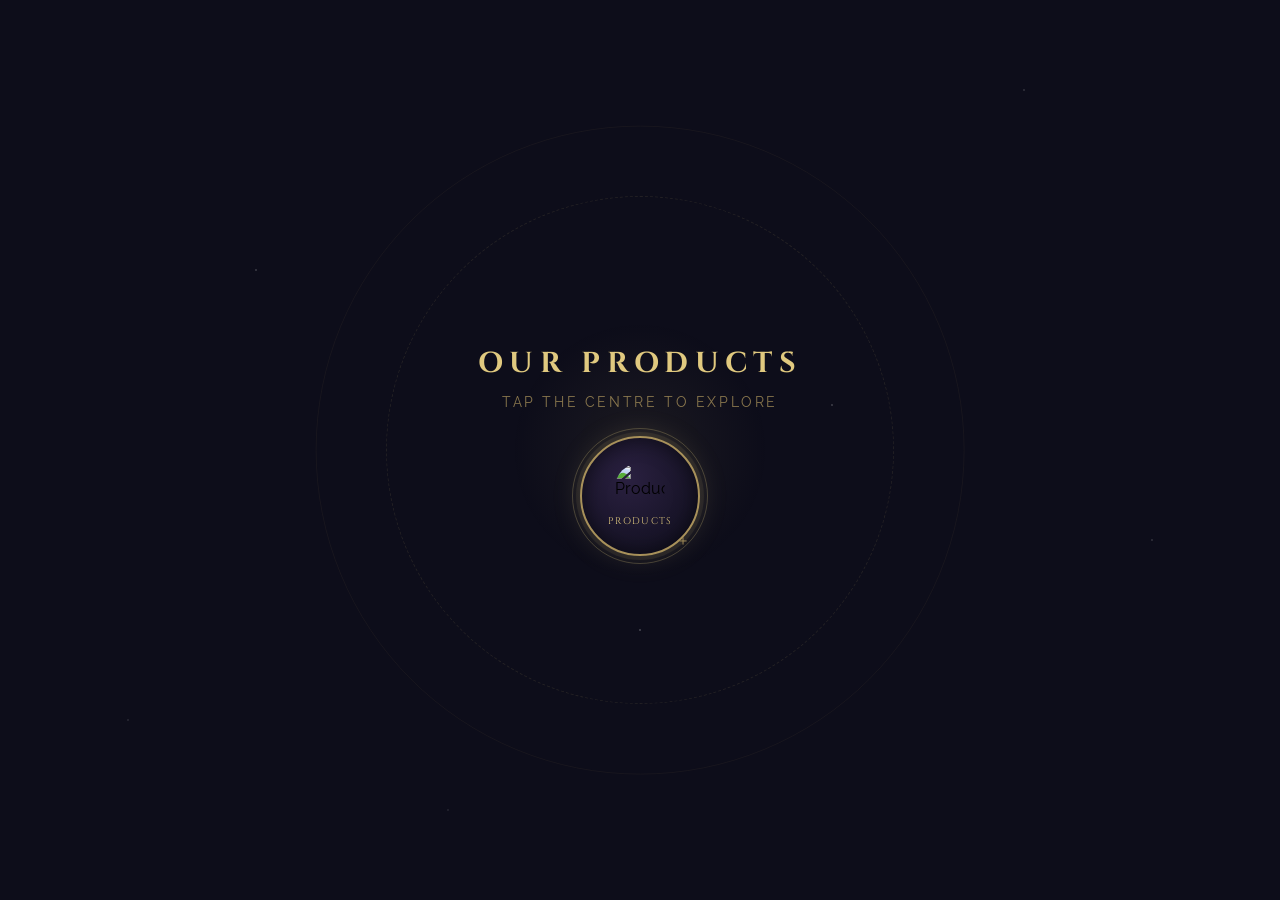
==== index.html @ 939bfac3 "Add files via upload" ====
<!DOCTYPE html>
<html lang="en">
<head>
  <meta charset="UTF-8" />
  <meta name="viewport" content="width=device-width, initial-scale=1.0" />
  <title>Radial Menu</title>
  <link rel="preconnect" href="https://fonts.googleapis.com" />
  <link href="https://fonts.googleapis.com/css2?family=Cinzel:wght@400;600&family=Raleway:wght@300;400;500&display=swap" rel="stylesheet" />
  <link rel="stylesheet" href="style.css" />
</head>
<body>

  <div class="scene">
    <h1 class="site-title">Our Products</h1>
    <p class="site-subtitle">Tap the centre to explore</p>

    <div class="radial-menu" id="radialMenu" aria-label="Product navigation">

      <!-- ── Central trigger ── -->
      <button class="menu-center" id="menuToggle" aria-expanded="false" aria-controls="menuItems" title="Open product menu">
        <span class="center-ring"></span>
        <img class="center-img" src="https://placehold.co/80x80/1a1a2e/e0c97f?text=🛍" alt="Products" />
        <span class="center-label">Products</span>
        <span class="center-icon" aria-hidden="true">＋</span>
      </button>

      <!-- ── 8 radial items ── -->
      <ul class="menu-items" id="menuItems" role="menu">

        <li class="menu-item" data-index="0" role="none">
          <button class="item-btn" role="menuitem" style="--i:0">
            <img src="https://placehold.co/56x56/1a1a2e/e0c97f?text=1" alt="Category 1" />
            <span class="item-label">Category 1</span>
          </button>
        </li>

        <li class="menu-item" data-index="1" role="none">
          <button class="item-btn" role="menuitem" style="--i:1">
            <img src="https://placehold.co/56x56/1a1a2e/e0c97f?text=2" alt="Category 2" />
            <span class="item-label">Category 2</span>
          </button>
        </li>

        <li class="menu-item" data-index="2" role="none">
          <button class="item-btn" role="menuitem" style="--i:2">
            <img src="https://placehold.co/56x56/1a1a2e/e0c97f?text=3" alt="Category 3" />
            <span class="item-label">Category 3</span>
          </button>
        </li>

        <li class="menu-item" data-index="3" role="none">
          <button class="item-btn" role="menuitem" style="--i:3">
            <img src="https://placehold.co/56x56/1a1a2e/e0c97f?text=4" alt="Category 4" />
            <span class="item-label">Category 4</span>
          </button>
        </li>

        <li class="menu-item" data-index="4" role="none">
          <button class="item-btn" role="menuitem" style="--i:4">
            <img src="https://placehold.co/56x56/1a1a2e/e0c97f?text=5" alt="Category 5" />
            <span class="item-label">Category 5</span>
          </button>
        </li>

        <li class="menu-item" data-index="5" role="none">
          <button class="item-btn" role="menuitem" style="--i:5">
            <img src="https://placehold.co/56x56/1a1a2e/e0c97f?text=6" alt="Category 6" />
            <span class="item-label">Category 6</span>
          </button>
        </li>

        <li class="menu-item" data-index="6" role="none">
          <button class="item-btn" role="menuitem" style="--i:6">
            <img src="https://placehold.co/56x56/1a1a2e/e0c97f?text=7" alt="Category 7" />
            <span class="item-label">Category 7</span>
          </button>
        </li>

        <li class="menu-item" data-index="7" role="none">
          <button class="item-btn" role="menuitem" style="--i:7">
            <img src="https://placehold.co/56x56/1a1a2e/e0c97f?text=8" alt="Category 8" />
            <span class="item-label">Category 8</span>
          </button>
        </li>

      </ul>
    </div><!-- /.radial-menu -->

    <!-- Decorative orbital rings -->
    <div class="orbit orbit-1" aria-hidden="true"></div>
    <div class="orbit orbit-2" aria-hidden="true"></div>
  </div><!-- /.scene -->

  <script src="menu.js"></script>
</body>
</html>
---- style.css ----
/* ============================================================
   RADIAL MENU — style.css
   Aesthetic: Dark luxury / art deco orbital
   ============================================================ */

/* ── Design tokens ─────────────────────────────────────────── */
:root {
  --bg:           #0d0d1a;
  --bg-glow:      #111128;
  --gold:         #e0c97f;
  --gold-dim:     #a8915a;
  --gold-faint:   rgba(224,201,127,.08);
  --white:        #f5f0e8;
  --radius-orbit: clamp(140px, 30vmin, 210px); /* distance from center to item */
  --size-center:  clamp(90px,  18vmin, 120px);
  --size-item:    clamp(64px,  13vmin,  88px);
  --dur-open:     0.55s;
  --ease-spring:  cubic-bezier(.34,1.56,.64,1);
  --font-display: 'Cinzel', serif;
  --font-body:    'Raleway', sans-serif;
}

/* ── Reset ─────────────────────────────────────────────────── */
*, *::before, *::after { box-sizing: border-box; margin: 0; padding: 0; }
ul { list-style: none; }
button { background: none; border: none; cursor: pointer; font: inherit; }
img { display: block; max-width: 100%; }

/* ── Page ──────────────────────────────────────────────────── */
html, body {
  height: 100%;
}

body {
  min-height: 100vh;
  background: var(--bg);
  color: var(--white);
  font-family: var(--font-body);
  display: flex;
  align-items: center;
  justify-content: center;
  overflow: hidden;
}

/* ── Scene wrapper ─────────────────────────────────────────── */
.scene {
  position: relative;
  display: flex;
  flex-direction: column;
  align-items: center;
  gap: 0.6rem;
  padding: 2rem;
  /* give breathing room for items that fly outward */
  width: clamp(340px, 90vw, 600px);
  aspect-ratio: 1;
  justify-content: center;
}

/* ── Decorative orbit rings ────────────────────────────────── */
.orbit {
  position: absolute;
  border-radius: 50%;
  border: 1px solid rgba(224,201,127,.10);
  pointer-events: none;
  top: 50%; left: 50%;
  transform: translate(-50%, -50%);
}
.orbit-1 {
  width: calc(var(--radius-orbit) * 2 + var(--size-item));
  height: calc(var(--radius-orbit) * 2 + var(--size-item));
  border-style: dashed;
  animation: spin 40s linear infinite;
}
.orbit-2 {
  width: calc(var(--radius-orbit) * 2 + var(--size-item) * 2.6);
  height: calc(var(--radius-orbit) * 2 + var(--size-item) * 2.6);
  opacity: 0.5;
}
@keyframes spin { to { transform: translate(-50%,-50%) rotate(360deg); } }

/* ── Headings ──────────────────────────────────────────────── */
.site-title {
  font-family: var(--font-display);
  font-size: clamp(1.1rem, 4vw, 1.8rem);
  letter-spacing: .22em;
  text-transform: uppercase;
  color: var(--gold);
  position: relative;
  z-index: 2;
}
.site-subtitle {
  font-size: clamp(.7rem, 2.5vw, .9rem);
  letter-spacing: .18em;
  text-transform: uppercase;
  color: var(--gold-dim);
  opacity: .8;
  position: relative;
  z-index: 2;
}

/* ── Radial menu container ─────────────────────────────────── */
.radial-menu {
  position: relative;
  width: var(--size-center);
  height: var(--size-center);
  z-index: 10;
  margin-top: 1rem;
}

/* ── Central button ────────────────────────────────────────── */
.menu-center {
  position: relative;
  width: var(--size-center);
  height: var(--size-center);
  border-radius: 50%;
  background: radial-gradient(circle at 40% 35%, #2a2040, #0d0d1a);
  border: 2px solid var(--gold-dim);
  box-shadow:
    0 0 0 4px rgba(224,201,127,.08),
    0 0 30px rgba(224,201,127,.15),
    inset 0 0 20px rgba(0,0,0,.5);
  display: flex;
  flex-direction: column;
  align-items: center;
  justify-content: center;
  gap: 2px;
  transition:
    border-color .3s,
    box-shadow .3s,
    transform .2s var(--ease-spring);
  z-index: 20;
}

.menu-center:hover,
.menu-center:focus-visible {
  border-color: var(--gold);
  box-shadow:
    0 0 0 6px rgba(224,201,127,.12),
    0 0 45px rgba(224,201,127,.30),
    inset 0 0 20px rgba(0,0,0,.5);
  transform: scale(1.06);
  outline: none;
}

/* pulse ring on center */
.center-ring {
  position: absolute;
  inset: -10px;
  border-radius: 50%;
  border: 1.5px solid rgba(224,201,127,.25);
  animation: pulse-ring 2.4s ease-out infinite;
  pointer-events: none;
}
@keyframes pulse-ring {
  0%   { transform: scale(.9); opacity: .6; }
  70%  { transform: scale(1.25); opacity: 0; }
  100% { transform: scale(1.25); opacity: 0; }
}

.center-img {
  width: clamp(36px, 8vmin, 50px);
  height: clamp(36px, 8vmin, 50px);
  border-radius: 50%;
  object-fit: cover;
  transition: transform .3s;
}
.menu-center:hover .center-img { transform: scale(1.1) rotate(-5deg); }

.center-label {
  font-family: var(--font-display);
  font-size: clamp(.45rem, 1.6vmin, .6rem);
  letter-spacing: .12em;
  color: var(--gold);
  text-transform: uppercase;
}

/* ＋ / × toggle icon */
.center-icon {
  position: absolute;
  bottom: 6px; right: 8px;
  font-size: .85rem;
  line-height: 1;
  color: var(--gold-dim);
  transition: transform .35s var(--ease-spring), color .2s;
}
.radial-menu.is-open .center-icon {
  transform: rotate(45deg);
  color: var(--gold);
}

/* ── Items list ────────────────────────────────────────────── */
.menu-items {
  position: absolute;
  top: 50%; left: 50%;
  transform: translate(-50%, -50%);
  width: 0; height: 0;
  pointer-events: none; /* disabled until open */
}

/* ── Individual item ───────────────────────────────────────── */
.menu-item {
  position: absolute;
  top: 0; left: 0;
  /* Each item is offset by CSS custom property --i (0–7) */
}

/* 8 evenly-spaced angles, starting at top (−90°) */
.menu-item:nth-child(1) { --angle: -90deg; }
.menu-item:nth-child(2) { --angle: -45deg; }
.menu-item:nth-child(3) { --angle:   0deg; }
.menu-item:nth-child(4) { --angle:  45deg; }
.menu-item:nth-child(5) { --angle:  90deg; }
.menu-item:nth-child(6) { --angle: 135deg; }
.menu-item:nth-child(7) { --angle: 180deg; }
.menu-item:nth-child(8) { --angle: 225deg; }

.item-btn {
  position: relative;
  width: var(--size-item);
  height: var(--size-item);
  border-radius: 50%;
  background: radial-gradient(circle at 40% 35%, #201c38, #0d0d1a);
  border: 1.5px solid var(--gold-dim);
  box-shadow: 0 0 16px rgba(224,201,127,.10);
  display: flex;
  flex-direction: column;
  align-items: center;
  justify-content: center;
  gap: 2px;
  /* position so center of button aligns with radial origin */
  transform:
    rotate(var(--angle))
    translateY(calc(-1 * var(--radius-orbit)))
    rotate(calc(-1 * var(--angle)))
    translate(-50%, -50%);
  transition:
    transform .2s var(--ease-spring),
    border-color .2s,
    box-shadow .2s;

  /* closed state overrides — handled by JS-added class */
}

.item-btn img {
  width: clamp(28px, 6vmin, 40px);
  height: clamp(28px, 6vmin, 40px);
  border-radius: 50%;
  object-fit: cover;
  transition: transform .25s;
}
.item-btn:hover img,
.item-btn:focus-visible img { transform: scale(1.12); }

.item-label {
  font-family: var(--font-body);
  font-size: clamp(.42rem, 1.4vmin, .58rem);
  font-weight: 500;
  letter-spacing: .06em;
  color: var(--gold-dim);
  text-transform: uppercase;
  white-space: nowrap;
  pointer-events: none;
}

.item-btn:hover,
.item-btn:focus-visible {
  border-color: var(--gold);
  box-shadow: 0 0 24px rgba(224,201,127,.35);
  outline: none;
}

/* ── CLOSED state (default) — items sit on centre, invisible ─ */
.menu-item {
  opacity: 0;
  transition:
    opacity var(--dur-open) ease,
    transform var(--dur-open) var(--ease-spring);
}

/* Item is collapsed to center when closed */
.menu-item .item-btn {
  /* collapsed: no outward translation, just at center */
  --collapsed: translate(-50%, -50%);
}

/* ── OPEN state ─────────────────────────────────────────────── */
.radial-menu.is-open .menu-items {
  pointer-events: auto;
}

.radial-menu.is-open .menu-item {
  opacity: 1;
}

/* stagger each item's open animation */
.radial-menu.is-open .menu-item:nth-child(1) { transition-delay: .00s; }
.radial-menu.is-open .menu-item:nth-child(2) { transition-delay: .04s; }
.radial-menu.is-open .menu-item:nth-child(3) { transition-delay: .08s; }
.radial-menu.is-open .menu-item:nth-child(4) { transition-delay: .12s; }
.radial-menu.is-open .menu-item:nth-child(5) { transition-delay: .16s; }
.radial-menu.is-open .menu-item:nth-child(6) { transition-delay: .20s; }
.radial-menu.is-open .menu-item:nth-child(7) { transition-delay: .24s; }
.radial-menu.is-open .menu-item:nth-child(8) { transition-delay: .28s; }

/* closing stagger (reverse order) */
.radial-menu:not(.is-open) .menu-item:nth-child(1) { transition-delay: .28s; }
.radial-menu:not(.is-open) .menu-item:nth-child(2) { transition-delay: .24s; }
.radial-menu:not(.is-open) .menu-item:nth-child(3) { transition-delay: .20s; }
.radial-menu:not(.is-open) .menu-item:nth-child(4) { transition-delay: .16s; }
.radial-menu:not(.is-open) .menu-item:nth-child(5) { transition-delay: .12s; }
.radial-menu:not(.is-open) .menu-item:nth-child(6) { transition-delay: .08s; }
.radial-menu:not(.is-open) .menu-item:nth-child(7) { transition-delay: .04s; }
.radial-menu:not(.is-open) .menu-item:nth-child(8) { transition-delay: .00s; }

/* ── Tooltip label that floats outside item ─────────────────── */
.item-btn::after {
  content: attr(data-label);
  position: absolute;
  /* position label on the "outward" side — JS sets --angle via data-angle */
  white-space: nowrap;
  font-family: var(--font-body);
  font-size: clamp(.55rem, 1.8vmin, .72rem);
  font-weight: 500;
  letter-spacing: .09em;
  color: var(--gold);
  text-transform: uppercase;
  background: rgba(13,13,26,.85);
  padding: .22em .6em;
  border-radius: 20px;
  border: 1px solid rgba(224,201,127,.18);
  opacity: 0;
  pointer-events: none;
  transform: scale(.8);
  transition: opacity .2s, transform .2s;
  /* label position varies per item; set via nth-child below */
}
.item-btn:hover::after,
.item-btn:focus-visible::after {
  opacity: 1;
  transform: scale(1);
}

/* ── Tooltip positions per slot ─────────────────────────────── */
/* Top */
.menu-item:nth-child(1) .item-btn::after { bottom: calc(100% + 8px); left: 50%; transform: translateX(-50%) scale(.8); }
.menu-item:nth-child(1) .item-btn:hover::after,
.menu-item:nth-child(1) .item-btn:focus-visible::after { transform: translateX(-50%) scale(1); }

/* Top-right */
.menu-item:nth-child(2) .item-btn::after { bottom: calc(100% + 8px); left: calc(100% + 6px); transform: scale(.8); }
.menu-item:nth-child(2) .item-btn:hover::after,
.menu-item:nth-child(2) .item-btn:focus-visible::after { transform: scale(1); }

/* Right */
.menu-item:nth-child(3) .item-btn::after { top: 50%; left: calc(100% + 8px); transform: translateY(-50%) scale(.8); }
.menu-item:nth-child(3) .item-btn:hover::after,
.menu-item:nth-child(3) .item-btn:focus-visible::after { transform: translateY(-50%) scale(1); }

/* Bottom-right */
.menu-item:nth-child(4) .item-btn::after { top: calc(100% + 8px); left: calc(100% + 6px); transform: scale(.8); }
.menu-item:nth-child(4) .item-btn:hover::after,
.menu-item:nth-child(4) .item-btn:focus-visible::after { transform: scale(1); }

/* Bottom */
.menu-item:nth-child(5) .item-btn::after { top: calc(100% + 8px); left: 50%; transform: translateX(-50%) scale(.8); }
.menu-item:nth-child(5) .item-btn:hover::after,
.menu-item:nth-child(5) .item-btn:focus-visible::after { transform: translateX(-50%) scale(1); }

/* Bottom-left */
.menu-item:nth-child(6) .item-btn::after { top: calc(100% + 8px); right: calc(100% + 6px); left: auto; transform: scale(.8); }
.menu-item:nth-child(6) .item-btn:hover::after,
.menu-item:nth-child(6) .item-btn:focus-visible::after { transform: scale(1); }

/* Left */
.menu-item:nth-child(7) .item-btn::after { top: 50%; right: calc(100% + 8px); left: auto; transform: translateY(-50%) scale(.8); }
.menu-item:nth-child(7) .item-btn:hover::after,
.menu-item:nth-child(7) .item-btn:focus-visible::after { transform: translateY(-50%) scale(1); }

/* Top-left */
.menu-item:nth-child(8) .item-btn::after { bottom: calc(100% + 8px); right: calc(100% + 6px); left: auto; transform: scale(.8); }
.menu-item:nth-child(8) .item-btn:hover::after,
.menu-item:nth-child(8) .item-btn:focus-visible::after { transform: scale(1); }

/* ── Starfield background ────────────────────────────────────── */
body::before {
  content: '';
  position: fixed;
  inset: 0;
  background-image:
    radial-gradient(1px 1px at 20% 30%, rgba(255,255,255,.5) 0%, transparent 100%),
    radial-gradient(1px 1px at 80% 10%, rgba(255,255,255,.4) 0%, transparent 100%),
    radial-gradient(1.5px 1.5px at 50% 70%, rgba(255,255,255,.35) 0%, transparent 100%),
    radial-gradient(1px 1px at 10% 80%, rgba(255,255,255,.3) 0%, transparent 100%),
    radial-gradient(1px 1px at 90% 60%, rgba(255,255,255,.4) 0%, transparent 100%),
    radial-gradient(1px 1px at 35% 90%, rgba(255,255,255,.25) 0%, transparent 100%),
    radial-gradient(1.5px 1.5px at 65% 45%, rgba(255,255,255,.3) 0%, transparent 100%);
  pointer-events: none;
  z-index: 0;
}

/* Center glow behind menu */
.scene::before {
  content: '';
  position: absolute;
  top: 50%; left: 50%;
  transform: translate(-50%,-50%);
  width: 260px; height: 260px;
  border-radius: 50%;
  background: radial-gradient(circle, rgba(224,201,127,.07) 0%, transparent 70%);
  pointer-events: none;
  z-index: 1;
}

/* ── Mobile / small screen adjustments ─────────────────────── */
@media (max-width: 480px) {
  .site-title  { margin-bottom: .1rem; }
  .site-subtitle { display: none; } /* save space on tiny screens */

  /* On very small screens keep tooltip labels always visible BELOW the item */
  .menu-item .item-btn::after {
    display: none; /* hide hover tooltips, label is inside button instead */
  }
  /* make in-button label slightly bigger */
  .item-label { font-size: .55rem; }
}

/* ── Reduced motion ─────────────────────────────────────────── */
@media (prefers-reduced-motion: reduce) {
  .center-ring { animation: none; }
  .orbit-1     { animation: none; }
  * { transition-duration: .01ms !important; }
}
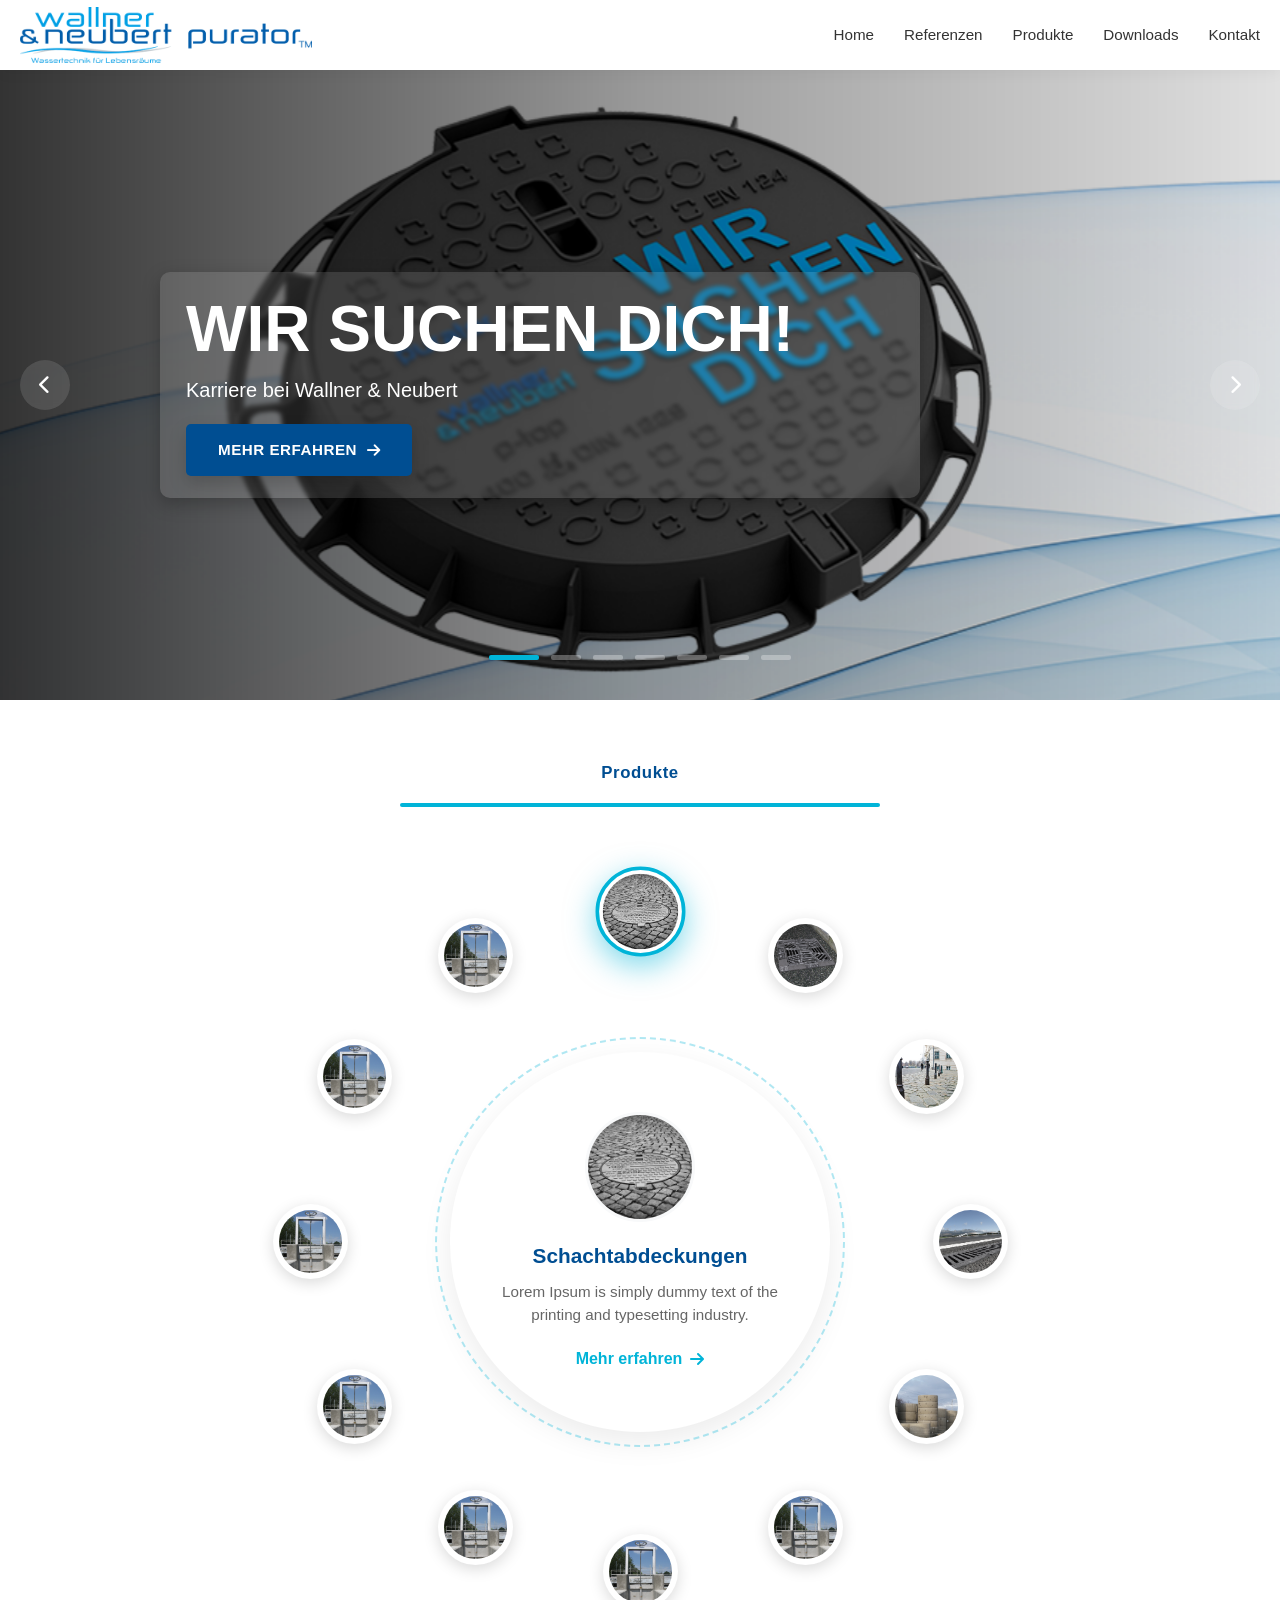
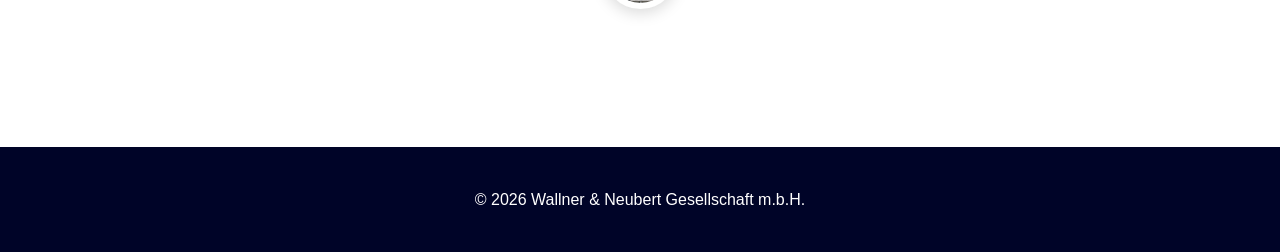
==== commit df3bcd1e: "Add files via upload" ====
--- a/index.html
+++ b/index.html
@@ -1,96 +1,202 @@
-<!DOCTYPE html>
-<html lang="en">
-<head>
-  <meta charset="UTF-8" />
-  <meta name="viewport" content="width=device-width, initial-scale=1.0" />
-  <title>Radial Menu</title>
-  <link rel="preconnect" href="https://fonts.googleapis.com" />
-  <link href="https://fonts.googleapis.com/css2?family=Cinzel:wght@400;600&family=Raleway:wght@300;400;500&display=swap" rel="stylesheet" />
-  <link rel="stylesheet" href="style.css" />
-</head>
-<body>
-
-  <div class="scene">
-    <h1 class="site-title">Our Products</h1>
-    <p class="site-subtitle">Tap the centre to explore</p>
-
-    <div class="radial-menu" id="radialMenu" aria-label="Product navigation">
-
-      <!-- ── Central trigger ── -->
-      <button class="menu-center" id="menuToggle" aria-expanded="false" aria-controls="menuItems" title="Open product menu">
-        <span class="center-ring"></span>
-        <img class="center-img" src="https://placehold.co/80x80/1a1a2e/e0c97f?text=🛍" alt="Products" />
-        <span class="center-label">Products</span>
-        <span class="center-icon" aria-hidden="true">＋</span>
-      </button>
-
-      <!-- ── 8 radial items ── -->
-      <ul class="menu-items" id="menuItems" role="menu">
-
-        <li class="menu-item" data-index="0" role="none">
-          <button class="item-btn" role="menuitem" style="--i:0">
-            <img src="https://placehold.co/56x56/1a1a2e/e0c97f?text=1" alt="Category 1" />
-            <span class="item-label">Category 1</span>
-          </button>
-        </li>
-
-        <li class="menu-item" data-index="1" role="none">
-          <button class="item-btn" role="menuitem" style="--i:1">
-            <img src="https://placehold.co/56x56/1a1a2e/e0c97f?text=2" alt="Category 2" />
-            <span class="item-label">Category 2</span>
-          </button>
-        </li>
-
-        <li class="menu-item" data-index="2" role="none">
-          <button class="item-btn" role="menuitem" style="--i:2">
-            <img src="https://placehold.co/56x56/1a1a2e/e0c97f?text=3" alt="Category 3" />
-            <span class="item-label">Category 3</span>
-          </button>
-        </li>
-
-        <li class="menu-item" data-index="3" role="none">
-          <button class="item-btn" role="menuitem" style="--i:3">
-            <img src="https://placehold.co/56x56/1a1a2e/e0c97f?text=4" alt="Category 4" />
-            <span class="item-label">Category 4</span>
-          </button>
-        </li>
-
-        <li class="menu-item" data-index="4" role="none">
-          <button class="item-btn" role="menuitem" style="--i:4">
-            <img src="https://placehold.co/56x56/1a1a2e/e0c97f?text=5" alt="Category 5" />
-            <span class="item-label">Category 5</span>
-          </button>
-        </li>
-
-        <li class="menu-item" data-index="5" role="none">
-          <button class="item-btn" role="menuitem" style="--i:5">
-            <img src="https://placehold.co/56x56/1a1a2e/e0c97f?text=6" alt="Category 6" />
-            <span class="item-label">Category 6</span>
-          </button>
-        </li>
-
-        <li class="menu-item" data-index="6" role="none">
-          <button class="item-btn" role="menuitem" style="--i:6">
-            <img src="https://placehold.co/56x56/1a1a2e/e0c97f?text=7" alt="Category 7" />
-            <span class="item-label">Category 7</span>
-          </button>
-        </li>
-
-        <li class="menu-item" data-index="7" role="none">
-          <button class="item-btn" role="menuitem" style="--i:7">
-            <img src="https://placehold.co/56x56/1a1a2e/e0c97f?text=8" alt="Category 8" />
-            <span class="item-label">Category 8</span>
-          </button>
-        </li>
-
-      </ul>
-    </div><!-- /.radial-menu -->
-
-    <!-- Decorative orbital rings -->
-    <div class="orbit orbit-1" aria-hidden="true"></div>
-    <div class="orbit orbit-2" aria-hidden="true"></div>
-  </div><!-- /.scene -->
-
-  <script src="menu.js"></script>
-</body>
-</html>
+<!DOCTYPE html>
+<html lang="hu">
+<head>
+    <meta charset="UTF-8">
+    <meta name="viewport" content="width=device-width, initial-scale=1.0">
+    <title>Ipari Alapanyagok - Modern Weboldal</title>
+    <link rel="stylesheet" href="style.css">
+    <link rel="stylesheet" href="https://cdnjs.cloudflare.com/ajax/libs/font-awesome/6.0.0/css/all.min.css">
+</head>
+<body>
+
+    <header class="main-header" id="mainHeader">
+        <nav class="navbar">
+            <div class="logo">
+                <a href="index.html"><img src="img/logo/logown.png" alt="WallnerNeubert"></a>
+            </div>
+            
+            <div class="hamburger" id="hamburger">
+                <span class="bar"></span>
+                <span class="bar"></span>
+                <span class="bar"></span>
+            </div>
+
+            <ul class="nav-links">
+                <li><a href="index.html">Home</a></li>
+                <li><a href="#">Referenzen</a></li>
+                <li><a href="#">Produkte</a></li>
+                <li><a href="#">Downloads</a></li>
+                <li><a href="#">Kontakt</a></li>
+                <li class="mobile-cta"><a href="#" class="nav-cta">Kontakt</a></li>
+            </ul>
+        </nav>
+    </header>
+
+    <section class="banner-carousel" id="heroBanner">
+        <div class="banner-slide active" data-id="1">
+            <div class="slide-bg" style="background-image: url('img/banner/banner1.png');"></div>
+            <div class="banner-overlay"></div>
+            <div class="banner-content">
+                <div class="text-panel">
+                    <h2>WIR SUCHEN DICH!</h2>
+                    <p>Karriere bei Wallner & Neubert</p>
+                    <a href="termekek/csovek.html" class="cta-button">Mehr erfahren <i class="fas fa-arrow-right"></i></a>
+                </div>
+            </div>
+        </div>
+
+        <div class="banner-slide" data-id="2">
+            <div class="slide-bg" style="background-image: url('img/banner/banner2.png');"></div>
+            <div class="banner-overlay"></div>
+            <div class="banner-content">
+                <div class="text-panel">
+                    <h2>W&N wird Teil der <br>SCHMIDT'S Gruppe</h2>
+                    <p>Eine starke Partnerschaft für die Zukunft.</p>
+                    <a href="termekek/pumpak.html" class="cta-button">Mehr erfahren <i class="fas fa-arrow-right"></i></a>
+                </div>
+            </div>
+        </div>
+
+        <div class="banner-slide" data-id="3">
+            <div class="slide-bg" style="background-image: url('img/banner/banner3.png');"></div>
+            <div class="banner-overlay"></div>
+            <div class="banner-content">
+                <div class="text-panel">
+                    <h2>Katalog 2026</h2>
+                    <p>Preisstand 2026</p>
+                    <a href="termekek/beton.html" class="cta-button">Mehr erfahren <i class="fas fa-arrow-right"></i></a>
+                </div>
+            </div>
+        </div>
+
+        <div class="banner-slide" data-id="4">
+            <div class="slide-bg" style="background-image: url('img/banner/banner4.png');"></div>
+            <div class="banner-overlay"></div>
+            <div class="banner-content">
+                <div class="text-panel">
+                    <h2>Niederlassung Stams</h2>
+                    <p>in Betrieb</p>
+                    <a href="termekek/beton.html" class="cta-button">Mehr erfahren <i class="fas fa-arrow-right"></i></a>
+                </div>
+            </div>
+        </div>
+
+        <div class="banner-slide" data-id="5">
+            <div class="slide-bg" style="background-image: url('img/banner/banner5.png');"></div>
+            <div class="banner-overlay"></div>
+            <div class="banner-content">
+                <div class="text-panel">
+                    <h2>Sondermodelle</h2>
+                    <p>Schachtabdeckungen</p>
+                    <a href="termekek/beton.html" class="cta-button">Mehr erfahren <i class="fas fa-arrow-right"></i></a>
+                </div>
+            </div>
+        </div>
+
+        <div class="banner-slide" data-id="6">
+            <div class="slide-bg" style="background-image: url('img/banner/banner6.png');"></div>
+            <div class="banner-overlay"></div>
+            <div class="banner-content">
+                <div class="text-panel">
+                    <h2>PURASTREAM</h2>
+                    <p>Die neue Pumpstation</p>
+                    <a href="termekek/beton.html" class="cta-button">Mehr erfahren <i class="fas fa-arrow-right"></i></a>
+                </div>
+            </div>
+        </div>
+
+        <div class="banner-slide" data-id="7">
+            <div class="slide-bg" style="background-image: url('img/banner/banner7.png');"></div>
+            <div class="banner-overlay"></div>
+            <div class="banner-content">
+                <div class="text-panel">
+                    <h2>WN Service</h2>
+                    <p>Die Serviceabteilung</p>
+                    <a href="termekek/beton.html" class="cta-button">Mehr erfahren <i class="fas fa-arrow-right"></i></a>
+                </div>
+            </div>
+        </div>
+        
+        <div class="carousel-indicators">
+            <span class="dot active" data-slide="1"></span>
+            <span class="dot" data-slide="2"></span>
+            <span class="dot" data-slide="3"></span>
+            <span class="dot" data-slide="4"></span>
+            <span class="dot" data-slide="5"></span>
+            <span class="dot" data-slide="6"></span>
+            <span class="dot" data-slide="7"></span>
+        </div>
+        
+        <div class="nav-arrow prev-slide" data-action="prev" aria-hidden="true"><i class="fas fa-chevron-left"></i></div>
+        <div class="nav-arrow next-slide" data-action="next" aria-hidden="true"><i class="fas fa-chevron-right"></i></div>
+    </section>
+
+    <main class="radial-product-section reveal-effect">
+        
+        <div class="section-heading" aria-hidden="false">
+            <div class="section-title">Produkte</div>
+            <div class="section-sep" aria-hidden="true"></div>
+        </div>
+
+        <div class="radial-container">
+            
+            <div class="radial-center-display" id="radialCenter">
+                <div class="center-img-wrapper">
+                    <img src="img/product/kicsi1.png" alt="Termék Kép" id="centerImg">
+                </div>
+                <h3 id="centerTitle">Schachtabdeckungen</h3>
+                <p id="centerDesc">Lorem Ipsum is simply dummy text of the printing and typesetting industry.</p>
+                <a href="#" id="centerLink" class="learn-more">Mehr erfahren <i class="fas fa-arrow-right"></i></a>
+            </div>
+
+            <div class="radial-orbit" id="radialOrbit">
+                <div class="radial-item active" data-img="img/product/kicsi1.png" data-title="Schachtabdeckungen" data-desc="Lorem Ipsum is simply dummy text of the printing and typesetting industry." data-link="#">
+                    <img src="img/product/kicsi1.png" alt="Icon 1">
+                </div>
+                <div class="radial-item" data-img="img/product/kicsi2.jpg" data-title="Einlaufgitter und Abläufe" data-desc="Lorem Ipsum is simply dummy text of the printing and typesetting industry." data-link="#">
+                    <img src="img/product/kicsi2.jpg" alt="Icon 2">
+                </div>
+                <div class="radial-item" data-img="img/product/kicsi3.jpg" data-title="Kommunalguss, historische Gussprodukte" data-desc="Lorem Ipsum is simply dummy text of the printing and typesetting industry." data-link="#">
+                    <img src="img/product/kicsi3.jpg" alt="Icon 3">
+                </div>
+                <div class="radial-item" data-img="img/product/kicsi4.jpg" data-title="Linienentwässerung, Rinnen" data-desc="Lorem Ipsum is simply dummy text of the printing and typesetting industry." data-link="#">
+                    <img src="img/product/kicsi4.jpg" alt="Icon 4">
+                </div>
+                <div class="radial-item" data-img="img/product/kicsi5.jpg" data-title="Schachtsysteme, Betonfertigteile" data-desc="Lorem Ipsum is simply dummy text of the printing and typesetting industry." data-link="#">
+                    <img src="img/product/kicsi5.jpg" alt="Icon 5">
+                </div>
+                <div class="radial-item" data-img="img/product/kicsi6.jpg" data-title="Abwasserschieber, Rückstauverschlüsse" data-desc="Lorem Ipsum is simply dummy text of the printing and typesetting industry." data-link="#">
+                    <img src="img/product/kicsi6.jpg" alt="Icon 6">
+                </div>
+                <div class="radial-item" data-img="img/product/kicsi6.jpg" data-title="Abwassertechnik" data-desc="Lorem Ipsum is simply dummy text of the printing and typesetting industry." data-link="#">
+                    <img src="img/product/kicsi6.jpg" alt="Icon 7">
+                </div>
+                <div class="radial-item" data-img="img/product/kicsi6.jpg" data-title="Pumpentechnik" data-desc="Lorem Ipsum is simply dummy text of the printing and typesetting industry." data-link="#">
+                    <img src="img/product/kicsi6.jpg" alt="Icon 8">
+                </div>
+                <div class="radial-item" data-img="img/product/kicsi6.jpg" data-title="Regenwassertechnik, Versickerung, Retention" data-desc="Lorem Ipsum is simply dummy text of the printing and typesetting industry." data-link="#">
+                    <img src="img/product/kicsi6.jpg" alt="Icon 9">
+                </div>
+                <div class="radial-item" data-img="img/product/kicsi6.jpg" data-title="Wasserversorgung" data-desc="Lorem Ipsum is simply dummy text of the printing and typesetting industry." data-link="#">
+                    <img src="img/product/kicsi6.jpg" alt="Icon 10">
+                </div>
+                <div class="radial-item" data-img="img/product/kicsi6.jpg" data-title="Rohre" data-desc="Lorem Ipsum is simply dummy text of the printing and typesetting industry." data-link="#">
+                    <img src="img/product/kicsi6.jpg" alt="Icon 11">
+                </div>
+                <div class="radial-item" data-img="img/product/kicsi6.jpg" data-title="Service, Reparatur und Sonderbau" data-desc="Lorem Ipsum is simply dummy text of the printing and typesetting industry." data-link="#">
+                    <img src="img/product/kicsi6.jpg" alt="Icon 12">
+                </div>
+            </div>
+            
+        </div>
+    </main>
+
+    <footer class="main-footer">
+        <div class="footer-content">
+            <p>&copy; 2026 Wallner & Neubert Gesellschaft m.b.H.</p>
+        </div>
+    </footer>
+
+    <script src="script.js"></script>
+</body>
+</html>
--- a/style.css
+++ b/style.css
@@ -1,432 +1,460 @@
-/* ============================================================
-   RADIAL MENU — style.css
-   Aesthetic: Dark luxury / art deco orbital
-   ============================================================ */
-
-/* ── Design tokens ─────────────────────────────────────────── */
-:root {
-  --bg:           #0d0d1a;
-  --bg-glow:      #111128;
-  --gold:         #e0c97f;
-  --gold-dim:     #a8915a;
-  --gold-faint:   rgba(224,201,127,.08);
-  --white:        #f5f0e8;
-  --radius-orbit: clamp(140px, 30vmin, 210px); /* distance from center to item */
-  --size-center:  clamp(90px,  18vmin, 120px);
-  --size-item:    clamp(64px,  13vmin,  88px);
-  --dur-open:     0.55s;
-  --ease-spring:  cubic-bezier(.34,1.56,.64,1);
-  --font-display: 'Cinzel', serif;
-  --font-body:    'Raleway', sans-serif;
-}
-
-/* ── Reset ─────────────────────────────────────────────────── */
-*, *::before, *::after { box-sizing: border-box; margin: 0; padding: 0; }
-ul { list-style: none; }
-button { background: none; border: none; cursor: pointer; font: inherit; }
-img { display: block; max-width: 100%; }
-
-/* ── Page ──────────────────────────────────────────────────── */
-html, body {
-  height: 100%;
-}
-
-body {
-  min-height: 100vh;
-  background: var(--bg);
-  color: var(--white);
-  font-family: var(--font-body);
-  display: flex;
-  align-items: center;
-  justify-content: center;
-  overflow: hidden;
-}
-
-/* ── Scene wrapper ─────────────────────────────────────────── */
-.scene {
-  position: relative;
-  display: flex;
-  flex-direction: column;
-  align-items: center;
-  gap: 0.6rem;
-  padding: 2rem;
-  /* give breathing room for items that fly outward */
-  width: clamp(340px, 90vw, 600px);
-  aspect-ratio: 1;
-  justify-content: center;
-}
-
-/* ── Decorative orbit rings ────────────────────────────────── */
-.orbit {
-  position: absolute;
-  border-radius: 50%;
-  border: 1px solid rgba(224,201,127,.10);
-  pointer-events: none;
-  top: 50%; left: 50%;
-  transform: translate(-50%, -50%);
-}
-.orbit-1 {
-  width: calc(var(--radius-orbit) * 2 + var(--size-item));
-  height: calc(var(--radius-orbit) * 2 + var(--size-item));
-  border-style: dashed;
-  animation: spin 40s linear infinite;
-}
-.orbit-2 {
-  width: calc(var(--radius-orbit) * 2 + var(--size-item) * 2.6);
-  height: calc(var(--radius-orbit) * 2 + var(--size-item) * 2.6);
-  opacity: 0.5;
-}
-@keyframes spin { to { transform: translate(-50%,-50%) rotate(360deg); } }
-
-/* ── Headings ──────────────────────────────────────────────── */
-.site-title {
-  font-family: var(--font-display);
-  font-size: clamp(1.1rem, 4vw, 1.8rem);
-  letter-spacing: .22em;
-  text-transform: uppercase;
-  color: var(--gold);
-  position: relative;
-  z-index: 2;
-}
-.site-subtitle {
-  font-size: clamp(.7rem, 2.5vw, .9rem);
-  letter-spacing: .18em;
-  text-transform: uppercase;
-  color: var(--gold-dim);
-  opacity: .8;
-  position: relative;
-  z-index: 2;
-}
-
-/* ── Radial menu container ─────────────────────────────────── */
-.radial-menu {
-  position: relative;
-  width: var(--size-center);
-  height: var(--size-center);
-  z-index: 10;
-  margin-top: 1rem;
-}
-
-/* ── Central button ────────────────────────────────────────── */
-.menu-center {
-  position: relative;
-  width: var(--size-center);
-  height: var(--size-center);
-  border-radius: 50%;
-  background: radial-gradient(circle at 40% 35%, #2a2040, #0d0d1a);
-  border: 2px solid var(--gold-dim);
-  box-shadow:
-    0 0 0 4px rgba(224,201,127,.08),
-    0 0 30px rgba(224,201,127,.15),
-    inset 0 0 20px rgba(0,0,0,.5);
-  display: flex;
-  flex-direction: column;
-  align-items: center;
-  justify-content: center;
-  gap: 2px;
-  transition:
-    border-color .3s,
-    box-shadow .3s,
-    transform .2s var(--ease-spring);
-  z-index: 20;
-}
-
-.menu-center:hover,
-.menu-center:focus-visible {
-  border-color: var(--gold);
-  box-shadow:
-    0 0 0 6px rgba(224,201,127,.12),
-    0 0 45px rgba(224,201,127,.30),
-    inset 0 0 20px rgba(0,0,0,.5);
-  transform: scale(1.06);
-  outline: none;
-}
-
-/* pulse ring on center */
-.center-ring {
-  position: absolute;
-  inset: -10px;
-  border-radius: 50%;
-  border: 1.5px solid rgba(224,201,127,.25);
-  animation: pulse-ring 2.4s ease-out infinite;
-  pointer-events: none;
-}
-@keyframes pulse-ring {
-  0%   { transform: scale(.9); opacity: .6; }
-  70%  { transform: scale(1.25); opacity: 0; }
-  100% { transform: scale(1.25); opacity: 0; }
-}
-
-.center-img {
-  width: clamp(36px, 8vmin, 50px);
-  height: clamp(36px, 8vmin, 50px);
-  border-radius: 50%;
-  object-fit: cover;
-  transition: transform .3s;
-}
-.menu-center:hover .center-img { transform: scale(1.1) rotate(-5deg); }
-
-.center-label {
-  font-family: var(--font-display);
-  font-size: clamp(.45rem, 1.6vmin, .6rem);
-  letter-spacing: .12em;
-  color: var(--gold);
-  text-transform: uppercase;
-}
-
-/* ＋ / × toggle icon */
-.center-icon {
-  position: absolute;
-  bottom: 6px; right: 8px;
-  font-size: .85rem;
-  line-height: 1;
-  color: var(--gold-dim);
-  transition: transform .35s var(--ease-spring), color .2s;
-}
-.radial-menu.is-open .center-icon {
-  transform: rotate(45deg);
-  color: var(--gold);
-}
-
-/* ── Items list ────────────────────────────────────────────── */
-.menu-items {
-  position: absolute;
-  top: 50%; left: 50%;
-  transform: translate(-50%, -50%);
-  width: 0; height: 0;
-  pointer-events: none; /* disabled until open */
-}
-
-/* ── Individual item ───────────────────────────────────────── */
-.menu-item {
-  position: absolute;
-  top: 0; left: 0;
-  /* Each item is offset by CSS custom property --i (0–7) */
-}
-
-/* 8 evenly-spaced angles, starting at top (−90°) */
-.menu-item:nth-child(1) { --angle: -90deg; }
-.menu-item:nth-child(2) { --angle: -45deg; }
-.menu-item:nth-child(3) { --angle:   0deg; }
-.menu-item:nth-child(4) { --angle:  45deg; }
-.menu-item:nth-child(5) { --angle:  90deg; }
-.menu-item:nth-child(6) { --angle: 135deg; }
-.menu-item:nth-child(7) { --angle: 180deg; }
-.menu-item:nth-child(8) { --angle: 225deg; }
-
-.item-btn {
-  position: relative;
-  width: var(--size-item);
-  height: var(--size-item);
-  border-radius: 50%;
-  background: radial-gradient(circle at 40% 35%, #201c38, #0d0d1a);
-  border: 1.5px solid var(--gold-dim);
-  box-shadow: 0 0 16px rgba(224,201,127,.10);
-  display: flex;
-  flex-direction: column;
-  align-items: center;
-  justify-content: center;
-  gap: 2px;
-  /* position so center of button aligns with radial origin */
-  transform:
-    rotate(var(--angle))
-    translateY(calc(-1 * var(--radius-orbit)))
-    rotate(calc(-1 * var(--angle)))
-    translate(-50%, -50%);
-  transition:
-    transform .2s var(--ease-spring),
-    border-color .2s,
-    box-shadow .2s;
-
-  /* closed state overrides — handled by JS-added class */
-}
-
-.item-btn img {
-  width: clamp(28px, 6vmin, 40px);
-  height: clamp(28px, 6vmin, 40px);
-  border-radius: 50%;
-  object-fit: cover;
-  transition: transform .25s;
-}
-.item-btn:hover img,
-.item-btn:focus-visible img { transform: scale(1.12); }
-
-.item-label {
-  font-family: var(--font-body);
-  font-size: clamp(.42rem, 1.4vmin, .58rem);
-  font-weight: 500;
-  letter-spacing: .06em;
-  color: var(--gold-dim);
-  text-transform: uppercase;
-  white-space: nowrap;
-  pointer-events: none;
-}
-
-.item-btn:hover,
-.item-btn:focus-visible {
-  border-color: var(--gold);
-  box-shadow: 0 0 24px rgba(224,201,127,.35);
-  outline: none;
-}
-
-/* ── CLOSED state (default) — items sit on centre, invisible ─ */
-.menu-item {
-  opacity: 0;
-  transition:
-    opacity var(--dur-open) ease,
-    transform var(--dur-open) var(--ease-spring);
-}
-
-/* Item is collapsed to center when closed */
-.menu-item .item-btn {
-  /* collapsed: no outward translation, just at center */
-  --collapsed: translate(-50%, -50%);
-}
-
-/* ── OPEN state ─────────────────────────────────────────────── */
-.radial-menu.is-open .menu-items {
-  pointer-events: auto;
-}
-
-.radial-menu.is-open .menu-item {
-  opacity: 1;
-}
-
-/* stagger each item's open animation */
-.radial-menu.is-open .menu-item:nth-child(1) { transition-delay: .00s; }
-.radial-menu.is-open .menu-item:nth-child(2) { transition-delay: .04s; }
-.radial-menu.is-open .menu-item:nth-child(3) { transition-delay: .08s; }
-.radial-menu.is-open .menu-item:nth-child(4) { transition-delay: .12s; }
-.radial-menu.is-open .menu-item:nth-child(5) { transition-delay: .16s; }
-.radial-menu.is-open .menu-item:nth-child(6) { transition-delay: .20s; }
-.radial-menu.is-open .menu-item:nth-child(7) { transition-delay: .24s; }
-.radial-menu.is-open .menu-item:nth-child(8) { transition-delay: .28s; }
-
-/* closing stagger (reverse order) */
-.radial-menu:not(.is-open) .menu-item:nth-child(1) { transition-delay: .28s; }
-.radial-menu:not(.is-open) .menu-item:nth-child(2) { transition-delay: .24s; }
-.radial-menu:not(.is-open) .menu-item:nth-child(3) { transition-delay: .20s; }
-.radial-menu:not(.is-open) .menu-item:nth-child(4) { transition-delay: .16s; }
-.radial-menu:not(.is-open) .menu-item:nth-child(5) { transition-delay: .12s; }
-.radial-menu:not(.is-open) .menu-item:nth-child(6) { transition-delay: .08s; }
-.radial-menu:not(.is-open) .menu-item:nth-child(7) { transition-delay: .04s; }
-.radial-menu:not(.is-open) .menu-item:nth-child(8) { transition-delay: .00s; }
-
-/* ── Tooltip label that floats outside item ─────────────────── */
-.item-btn::after {
-  content: attr(data-label);
-  position: absolute;
-  /* position label on the "outward" side — JS sets --angle via data-angle */
-  white-space: nowrap;
-  font-family: var(--font-body);
-  font-size: clamp(.55rem, 1.8vmin, .72rem);
-  font-weight: 500;
-  letter-spacing: .09em;
-  color: var(--gold);
-  text-transform: uppercase;
-  background: rgba(13,13,26,.85);
-  padding: .22em .6em;
-  border-radius: 20px;
-  border: 1px solid rgba(224,201,127,.18);
-  opacity: 0;
-  pointer-events: none;
-  transform: scale(.8);
-  transition: opacity .2s, transform .2s;
-  /* label position varies per item; set via nth-child below */
-}
-.item-btn:hover::after,
-.item-btn:focus-visible::after {
-  opacity: 1;
-  transform: scale(1);
-}
-
-/* ── Tooltip positions per slot ─────────────────────────────── */
-/* Top */
-.menu-item:nth-child(1) .item-btn::after { bottom: calc(100% + 8px); left: 50%; transform: translateX(-50%) scale(.8); }
-.menu-item:nth-child(1) .item-btn:hover::after,
-.menu-item:nth-child(1) .item-btn:focus-visible::after { transform: translateX(-50%) scale(1); }
-
-/* Top-right */
-.menu-item:nth-child(2) .item-btn::after { bottom: calc(100% + 8px); left: calc(100% + 6px); transform: scale(.8); }
-.menu-item:nth-child(2) .item-btn:hover::after,
-.menu-item:nth-child(2) .item-btn:focus-visible::after { transform: scale(1); }
-
-/* Right */
-.menu-item:nth-child(3) .item-btn::after { top: 50%; left: calc(100% + 8px); transform: translateY(-50%) scale(.8); }
-.menu-item:nth-child(3) .item-btn:hover::after,
-.menu-item:nth-child(3) .item-btn:focus-visible::after { transform: translateY(-50%) scale(1); }
-
-/* Bottom-right */
-.menu-item:nth-child(4) .item-btn::after { top: calc(100% + 8px); left: calc(100% + 6px); transform: scale(.8); }
-.menu-item:nth-child(4) .item-btn:hover::after,
-.menu-item:nth-child(4) .item-btn:focus-visible::after { transform: scale(1); }
-
-/* Bottom */
-.menu-item:nth-child(5) .item-btn::after { top: calc(100% + 8px); left: 50%; transform: translateX(-50%) scale(.8); }
-.menu-item:nth-child(5) .item-btn:hover::after,
-.menu-item:nth-child(5) .item-btn:focus-visible::after { transform: translateX(-50%) scale(1); }
-
-/* Bottom-left */
-.menu-item:nth-child(6) .item-btn::after { top: calc(100% + 8px); right: calc(100% + 6px); left: auto; transform: scale(.8); }
-.menu-item:nth-child(6) .item-btn:hover::after,
-.menu-item:nth-child(6) .item-btn:focus-visible::after { transform: scale(1); }
-
-/* Left */
-.menu-item:nth-child(7) .item-btn::after { top: 50%; right: calc(100% + 8px); left: auto; transform: translateY(-50%) scale(.8); }
-.menu-item:nth-child(7) .item-btn:hover::after,
-.menu-item:nth-child(7) .item-btn:focus-visible::after { transform: translateY(-50%) scale(1); }
-
-/* Top-left */
-.menu-item:nth-child(8) .item-btn::after { bottom: calc(100% + 8px); right: calc(100% + 6px); left: auto; transform: scale(.8); }
-.menu-item:nth-child(8) .item-btn:hover::after,
-.menu-item:nth-child(8) .item-btn:focus-visible::after { transform: scale(1); }
-
-/* ── Starfield background ────────────────────────────────────── */
-body::before {
-  content: '';
-  position: fixed;
-  inset: 0;
-  background-image:
-    radial-gradient(1px 1px at 20% 30%, rgba(255,255,255,.5) 0%, transparent 100%),
-    radial-gradient(1px 1px at 80% 10%, rgba(255,255,255,.4) 0%, transparent 100%),
-    radial-gradient(1.5px 1.5px at 50% 70%, rgba(255,255,255,.35) 0%, transparent 100%),
-    radial-gradient(1px 1px at 10% 80%, rgba(255,255,255,.3) 0%, transparent 100%),
-    radial-gradient(1px 1px at 90% 60%, rgba(255,255,255,.4) 0%, transparent 100%),
-    radial-gradient(1px 1px at 35% 90%, rgba(255,255,255,.25) 0%, transparent 100%),
-    radial-gradient(1.5px 1.5px at 65% 45%, rgba(255,255,255,.3) 0%, transparent 100%);
-  pointer-events: none;
-  z-index: 0;
-}
-
-/* Center glow behind menu */
-.scene::before {
-  content: '';
-  position: absolute;
-  top: 50%; left: 50%;
-  transform: translate(-50%,-50%);
-  width: 260px; height: 260px;
-  border-radius: 50%;
-  background: radial-gradient(circle, rgba(224,201,127,.07) 0%, transparent 70%);
-  pointer-events: none;
-  z-index: 1;
-}
-
-/* ── Mobile / small screen adjustments ─────────────────────── */
-@media (max-width: 480px) {
-  .site-title  { margin-bottom: .1rem; }
-  .site-subtitle { display: none; } /* save space on tiny screens */
-
-  /* On very small screens keep tooltip labels always visible BELOW the item */
-  .menu-item .item-btn::after {
-    display: none; /* hide hover tooltips, label is inside button instead */
-  }
-  /* make in-button label slightly bigger */
-  .item-label { font-size: .55rem; }
-}
-
-/* ── Reduced motion ─────────────────────────────────────────── */
-@media (prefers-reduced-motion: reduce) {
-  .center-ring { animation: none; }
-  .orbit-1     { animation: none; }
-  * { transition-duration: .01ms !important; }
-}
+/* Globális beállítások */
+:root {
+    --primary-color: #004e92;
+    --secondary-color: #000428;
+    --accent-color: #00b4d8;
+    --text-color: #333;
+    --text-light: #666;
+    --background-light: #f8f9fa;
+    --card-bg: #ffffff;
+    --shadow: 0 10px 30px rgba(0, 0, 0, 0.08);
+    --transition-speed: 0.3s;
+}
+
+* {
+    box-sizing: border-box;
+    margin: 0;
+    padding: 0;
+}
+
+body {
+    font-family: 'Segoe UI', Tahoma, Geneva, Verdana, sans-serif;
+    line-height: 1.6;
+    color: var(--text-color);
+    background-color: #fff;
+    overflow-x: hidden;
+}
+
+/* --- NAVIGÁCIÓ --- */
+.main-header {
+    background-color: rgba(255, 255, 255, 0.98);
+    backdrop-filter: blur(0px);
+    box-shadow: 0 2px 15px rgba(0, 0, 0, 0.05);
+    position: sticky;
+    top: 0;
+    z-index: 1000;
+    height: 70px;
+    transition: backdrop-filter 0.3s ease, opacity 0.3s ease;
+}
+
+.main-header.scrolled {
+    backdrop-filter: blur(6px);
+    opacity: 0.98;
+}
+
+.navbar {
+    display: flex;
+    justify-content: space-between;
+    align-items: center;
+    max-width: 1400px;
+    margin: 0 auto;
+    padding: 0 20px;
+    height: 100%;
+}
+
+.logo {
+  height: 56px;
+  z-index: 1200;
+  position: relative;
+}
+
+.logo img {
+  max-height: 56px;
+  width: auto;
+  display: block;
+  transition: filter 0.3s ease, opacity 0.3s ease;
+}
+
+.nav-links {
+    list-style: none;
+    display: flex;
+    align-items: center;
+    gap: 30px;
+    transition: none;
+}
+
+.nav-links li a {
+    text-decoration: none;
+    color: var(--text-color);
+    font-weight: 500;
+    font-size: 0.95rem;
+    position: relative;
+    transition: color var(--transition-speed);
+}
+
+.nav-links li a::after {
+    content: '';
+    position: absolute;
+    width: 0;
+    height: 2px;
+    bottom: -5px;
+    left: 0;
+    background-color: var(--accent-color);
+    transition: width var(--transition-speed);
+}
+
+.nav-links li a:hover::after {
+    width: 100%;
+}
+
+.nav-links li a:hover {
+    color: var(--primary-color);
+}
+
+.mobile-cta { display: none; }
+
+/* HAMBURGER MENU STÍLUSOK */
+.hamburger {
+    display: none;
+    cursor: pointer;
+    width: 30px;
+    height: 20px;
+    position: relative;
+    z-index: 1200;
+}
+
+.bar {
+    display: block;
+    width: 100%;
+    height: 3px;
+    margin-bottom: 5px;
+    background-color: var(--secondary-color);
+    border-radius: 3px;
+    transition: all 0.3s ease-in-out;
+}
+
+.hamburger.active .bar:nth-child(1) { transform: translateY(8px) rotate(45deg); background-color: #fff; }
+.hamburger.active .bar:nth-child(2) { opacity: 0; }
+.hamburger.active .bar:nth-child(3) { transform: translateY(-8px) rotate(-45deg); background-color: #fff; }
+
+/* --- BANNER KARUSSZEL --- */
+.banner-carousel {
+    position: relative;
+    width: 100%;
+    max-width: 1500px;
+    margin: 0 auto;
+    height: 70vh;
+    min-height: 480px;
+    overflow: hidden;
+    background-color: #000;
+}
+
+.banner-slide {
+    position: absolute;
+    width: 100%;
+    height: 100%;
+    top: 0; left: 0;
+    opacity: 0;
+    visibility: hidden;
+    transform: translateY(8px);
+    transition: opacity 900ms cubic-bezier(0.22, 1, 0.36, 1), transform 900ms cubic-bezier(0.22, 1, 0.36, 1), visibility 900ms;
+    z-index: 1;
+    will-change: opacity, transform;
+}
+
+.banner-slide.active {
+    opacity: 1; visibility: visible; transform: translateY(0); z-index: 2;
+}
+
+.slide-bg {
+    position: absolute; top: 0; left: 0; width: 100%; height: 100%;
+    background-size: cover; background-position: center;
+    transform: scale(1); transition: transform 7000ms cubic-bezier(0.25, 0.45, 0.45, 0.95);
+    will-change: transform;
+}
+.banner-slide.active .slide-bg { transform: scale(1.06); }
+
+.banner-overlay {
+    position: absolute; top: 0; left: 0; width: 100%; height: 100%;
+    background: linear-gradient(90deg, rgba(0,0,0,0.8) 0%, rgba(0,0,0,0.4) 50%, rgba(0,0,0,0.12) 100%);
+    z-index: 2;
+}
+
+.banner-content {
+    position: relative; z-index: 3; height: 100%; max-width: 1200px; margin: 0 auto; padding: 0 120px;
+    display: flex; flex-direction: column; justify-content: center; align-items: flex-start; color: white; text-align: left;
+}
+
+.text-panel {
+    background: rgba(248, 249, 250, 0.12); padding: 22px 26px; border-radius: 10px;
+    backdrop-filter: blur(2px); -webkit-backdrop-filter: blur(2px); max-width: 760px; width: 100%;
+    box-shadow: 0 6px 18px rgba(0,0,0,0.25); color: #fff;
+}
+
+.banner-slide h2 {
+    font-family: 'Segoe UI', sans-serif; font-size: clamp(2.5rem, 5vw, 4.4rem); font-weight: 800; line-height: 1.1; margin-bottom: 10px;
+    opacity: 0; transform: translateY(30px); transition: all 0.8s ease 0.3s;
+}
+
+.banner-slide p {
+    font-size: clamp(1.1rem, 2vw, 1.25rem); margin-bottom: 18px; line-height: 1.6;
+    opacity: 0; transform: translateY(30px); transition: all 0.8s ease 0.5s;
+}
+
+.banner-slide.active h2, .banner-slide.active p, .banner-slide.active .cta-button { opacity: 1; transform: translateY(0); }
+
+.cta-button {
+    display: inline-flex; align-items: center; gap: 10px; padding: 14px 32px; background: var(--primary-color);
+    border: none; color: white; text-decoration: none; font-weight: 600; text-transform: uppercase;
+    letter-spacing: 0.5px; font-size: 0.95rem; border-radius: 5px; transition: all 0.3s ease;
+    box-shadow: 0 8px 18px rgba(0,0,0,0.18); z-index: 4;
+}
+.cta-button:hover { background: var(--accent-color); transform: translateY(-3px); }
+
+.carousel-indicators {
+    position: absolute; bottom: 40px; left: 50%; transform: translateX(-50%); z-index: 10; display: flex; gap: 12px;
+}
+.dot { height: 5px; width: 30px; background-color: rgba(255, 255, 255, 0.3); border-radius: 2px; cursor: pointer; transition: all 0.3s; }
+.dot.active { background-color: var(--accent-color); width: 50px; }
+
+.nav-arrow {
+    position: absolute; top: 50%; transform: translateY(-50%); width: 50px; height: 50px; background: rgba(255,255,255,0.12);
+    backdrop-filter: blur(5px); border-radius: 50%; display: flex; justify-content: center; align-items: center; color: white;
+    font-size: 1.2rem; cursor: pointer; z-index: 11; transition: 0.3s; user-select: none;
+}
+.nav-arrow:hover { background: rgba(255,255,255,0.28); }
+.prev-slide { left: 20px; } .next-slide { right: 20px; }
+
+/* --- SECTION HEADING --- */
+.section-heading {
+    text-align: center; width: 100%; margin: 40px 0 20px; display: flex; flex-direction: column;
+    align-items: center; justify-content: center; gap: 10px; position: relative; z-index: 20;
+}
+.section-title { font-weight: 700; color: var(--primary-color); font-size: 1.05rem; letter-spacing: 0.6px; }
+.section-sep { width: 480px; max-width: 92%; height: 4px; background: var(--accent-color); border-radius: 2px; margin-top: 6px; }
+
+/* --- RADIÁLIS MENÜ SZEKCIÓ --- */
+.radial-product-section {
+    width: 100%;
+    max-width: 1400px;
+    margin: 0 auto;
+    padding: 20px 20px 80px;
+    display: flex;
+    flex-direction: column;
+    align-items: center;
+    overflow: hidden; /* Ne legyen vízszintes görgetés a kiálló orbit miatt */
+    opacity: 0;
+    transform: translateY(40px);
+    transition: all 0.8s ease-out;
+}
+.radial-product-section.is-visible {
+    opacity: 1;
+    transform: translateY(0);
+}
+
+.radial-container {
+    position: relative;
+    width: 100%;
+    max-width: 850px;
+    height: 750px; /* Elegendő tér a körnek */
+    margin: 40px auto 0;
+    display: flex;
+    justify-content: center;
+    align-items: center;
+}
+
+/* Középső kijelző */
+.radial-center-display {
+    width: 380px;
+    height: 380px;
+    background: var(--card-bg);
+    border-radius: 50%;
+    box-shadow: var(--shadow);
+    display: flex;
+    flex-direction: column;
+    justify-content: center;
+    align-items: center;
+    text-align: center;
+    padding: 40px;
+    z-index: 5;
+    transition: opacity 0.3s ease-in-out;
+    position: relative;
+}
+
+/* Egy animált, forgó díszítő gyűrű a középső rész körül */
+.radial-center-display::before {
+    content: '';
+    position: absolute;
+    top: -15px; left: -15px; right: -15px; bottom: -15px;
+    border: 2px dashed var(--accent-color);
+    border-radius: 50%;
+    opacity: 0.3;
+    animation: rotateDash 55s linear infinite;
+    pointer-events: none;
+}
+@keyframes rotateDash {
+    0% { transform: rotate(0deg); }
+    100% { transform: rotate(360deg); }
+}
+
+.center-img-wrapper {
+    width: 110px;
+    height: 110px;
+    margin-bottom: 20px;
+    border-radius: 50%;
+    overflow: hidden;
+    border: 3px solid var(--background-light);
+    box-shadow: inset 0 2px 8px rgba(0,0,0,0.05);
+}
+.center-img-wrapper img {
+    width: 100%;
+    height: 100%;
+    object-fit: cover;
+}
+
+#centerTitle {
+    font-size: 1.3rem;
+    color: var(--primary-color);
+    margin-bottom: 12px;
+    line-height: 1.3;
+}
+
+#centerDesc {
+    font-size: 0.95rem;
+    color: var(--text-light);
+    margin-bottom: 20px;
+    line-height: 1.5;
+    max-height: 65px;
+    overflow: hidden;
+}
+
+.learn-more {
+    color: var(--accent-color);
+    text-decoration: none;
+    font-weight: 700;
+    display: inline-flex;
+    align-items: center;
+    gap: 8px;
+    transition: gap 0.3s;
+}
+.learn-more:hover { gap: 12px; }
+
+/* Külső orbit elemek */
+.radial-orbit {
+    position: absolute;
+    width: 100%;
+    height: 100%;
+    top: 0; left: 0;
+    pointer-events: none; /* A kattintás eléréséért (itemek visszaadják magukra) */
+}
+
+.radial-item {
+    position: absolute;
+    top: 50%;
+    left: 50%;
+    width: 75px;
+    height: 75px;
+    margin: -37.5px; /* A pontos középre helyezéshez (szélesség fele) */
+    border-radius: 50%;
+    background: #fff;
+    box-shadow: 0 4px 15px rgba(0,0,0,0.15);
+    cursor: pointer;
+    pointer-events: auto; /* A konténer none, de az item auto */
+    transition: box-shadow 0.3s ease, border-color 0.3s ease;
+    border: 3px solid transparent;
+    z-index: 10;
+}
+
+.radial-item img {
+    width: 100%;
+    height: 100%;
+    object-fit: cover;
+    border-radius: 50%;
+    padding: 3px;
+}
+
+.radial-item:hover, .radial-item.active {
+    border-color: var(--accent-color);
+    z-index: 15;
+    box-shadow: 0 8px 25px rgba(0,180,216,0.5);
+}
+
+/* Tooltip a külső gombokhoz */
+.radial-item::after {
+    content: attr(data-title);
+    position: absolute;
+    bottom: -35px;
+    left: 50%;
+    transform: translateX(-50%);
+    background: var(--secondary-color);
+    color: white;
+    padding: 5px 10px;
+    border-radius: 4px;
+    font-size: 0.75rem;
+    white-space: nowrap;
+    opacity: 0;
+    visibility: hidden;
+    transition: all 0.2s ease;
+    pointer-events: none;
+    box-shadow: 0 2px 6px rgba(0,0,0,0.2);
+}
+.radial-item:hover::after {
+    opacity: 1;
+    visibility: visible;
+    bottom: -40px;
+}
+
+/* FOOTER */
+.main-footer {
+    background-color: var(--secondary-color); color: white; padding: 40px 0; text-align: center; margin-top: 50px;
+}
+
+/* --- RESPONSIVE / MOBIL NÉZET --- */
+@media (max-width: 900px) {
+    .radial-container {
+        height: 600px;
+    }
+}
+
+@media (max-width: 768px) {
+    .hamburger { display: block; }
+    .nav-links {
+        position: fixed; top: 0; left: 0; width: 100%; height: 100vh; background: rgba(0, 4, 40, 0.98);
+        backdrop-filter: blur(5px); flex-direction: column; justify-content: center; align-items: center; gap: 40px;
+        z-index: 1100; opacity: 0; visibility: hidden; pointer-events: none; transition: all 0.4s ease-in-out;
+    }
+    .nav-links.nav-active { opacity: 1; visibility: visible; pointer-events: auto; }
+    .nav-links li a { font-size: 1.5rem; color: white; }
+    .mobile-cta { display: block; }
+    .mobile-cta a { background: var(--accent-color); color: white; padding: 12px 30px; border-radius: 25px; font-size: 1.2rem; }
+    .nav-arrow { display: none; }
+    
+    .banner-carousel { height: 72vh; min-height: 400px; max-width: 100%; }
+    .banner-slide h2 { font-size: 2.5rem; }
+    .banner-content { padding: 0 24px; }
+    .section-heading { margin: 18px 0 14px; }
+    .section-title { font-size: 1rem; }
+    .section-sep { width: 140px; height: 2px; }
+    .text-panel { padding: 16px; border-radius: 8px; max-width: 94%; }
+
+    /* Radial Menu Mobile Adjustments */
+    .radial-product-section { padding: 20px 10px 40px; }
+    .radial-container {
+        height: 450px;
+        margin-top: 20px;
+    }
+    .radial-center-display {
+        width: 250px;
+        height: 250px;
+        padding: 20px;
+    }
+    .radial-center-display::before {
+        top: -10px; left: -10px; right: -10px; bottom: -10px;
+    }
+    .center-img-wrapper {
+        width: 60px; height: 60px; margin-bottom: 10px;
+    }
+    #centerTitle {
+        font-size: 1rem; margin-bottom: 8px;
+    }
+    #centerDesc {
+        font-size: 0.8rem; margin-bottom: 10px; max-height: 50px;
+    }
+    .learn-more { font-size: 0.85rem; }
+    
+    .radial-item {
+        width: 50px; height: 50px; margin: -25px;
+    }
+    /* Elrejtjük a tooltipet mobilon, hogy ne lógjon ki a képernyőből kiszámíthatatlanul */
+    .radial-item::after { display: none; }
+}
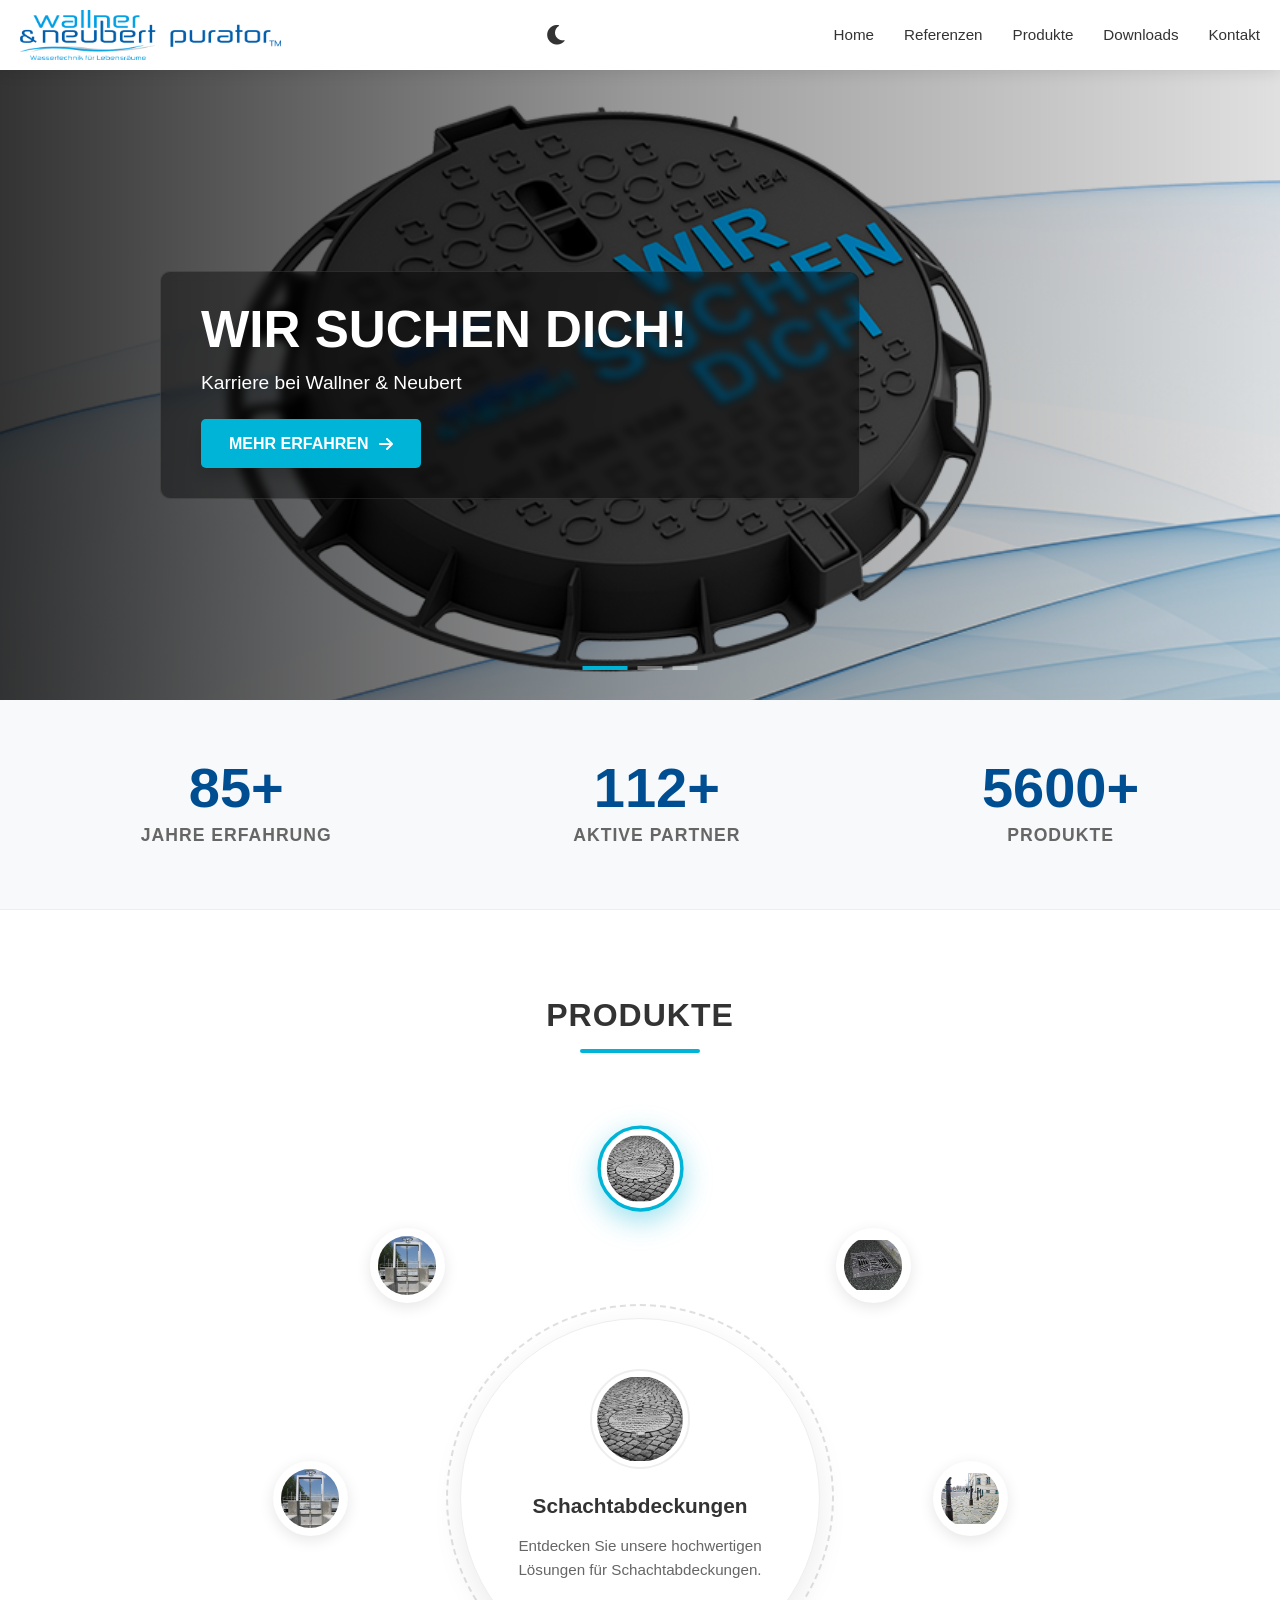
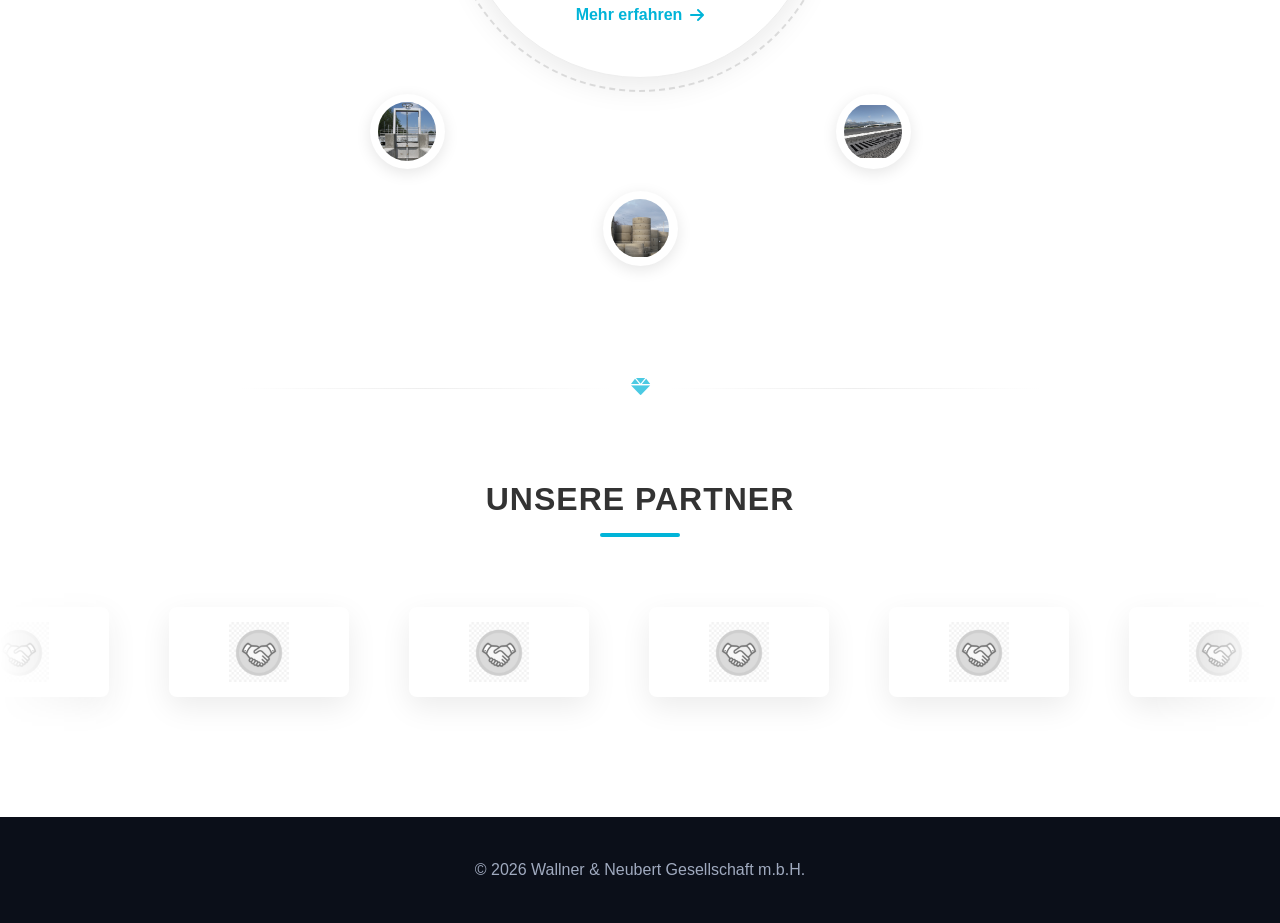
==== commit 5a4d1e2c: "Add files via upload" ====
--- a/index.html
+++ b/index.html
@@ -1,5 +1,5 @@
 <!DOCTYPE html>
-<html lang="hu">
+<html lang="hu" data-theme="light">
 <head>
     <meta charset="UTF-8">
     <meta name="viewport" content="width=device-width, initial-scale=1.0">
@@ -15,10 +15,16 @@
                 <a href="index.html"><img src="img/logo/logown.png" alt="WallnerNeubert"></a>
             </div>
             
-            <div class="hamburger" id="hamburger">
-                <span class="bar"></span>
-                <span class="bar"></span>
-                <span class="bar"></span>
+            <div class="nav-right-controls">
+                <button id="themeToggle" class="theme-toggle" aria-label="Toggle Dark Mode">
+                    <i class="fas fa-moon"></i>
+                </button>
+
+                <div class="hamburger" id="hamburger">
+                    <span class="bar"></span>
+                    <span class="bar"></span>
+                    <span class="bar"></span>
+                </div>
             </div>
 
             <ul class="nav-links">
@@ -40,7 +46,7 @@
                 <div class="text-panel">
                     <h2>WIR SUCHEN DICH!</h2>
                     <p>Karriere bei Wallner & Neubert</p>
-                    <a href="termekek/csovek.html" class="cta-button">Mehr erfahren <i class="fas fa-arrow-right"></i></a>
+                    <a href="#" class="cta-button">Mehr erfahren <i class="fas fa-arrow-right"></i></a>
                 </div>
             </div>
         </div>
@@ -52,7 +58,7 @@
                 <div class="text-panel">
                     <h2>W&N wird Teil der <br>SCHMIDT'S Gruppe</h2>
                     <p>Eine starke Partnerschaft für die Zukunft.</p>
-                    <a href="termekek/pumpak.html" class="cta-button">Mehr erfahren <i class="fas fa-arrow-right"></i></a>
+                    <a href="#" class="cta-button">Mehr erfahren <i class="fas fa-arrow-right"></i></a>
                 </div>
             </div>
         </div>
@@ -64,55 +70,7 @@
                 <div class="text-panel">
                     <h2>Katalog 2026</h2>
                     <p>Preisstand 2026</p>
-                    <a href="termekek/beton.html" class="cta-button">Mehr erfahren <i class="fas fa-arrow-right"></i></a>
-                </div>
-            </div>
-        </div>
-
-        <div class="banner-slide" data-id="4">
-            <div class="slide-bg" style="background-image: url('img/banner/banner4.png');"></div>
-            <div class="banner-overlay"></div>
-            <div class="banner-content">
-                <div class="text-panel">
-                    <h2>Niederlassung Stams</h2>
-                    <p>in Betrieb</p>
-                    <a href="termekek/beton.html" class="cta-button">Mehr erfahren <i class="fas fa-arrow-right"></i></a>
-                </div>
-            </div>
-        </div>
-
-        <div class="banner-slide" data-id="5">
-            <div class="slide-bg" style="background-image: url('img/banner/banner5.png');"></div>
-            <div class="banner-overlay"></div>
-            <div class="banner-content">
-                <div class="text-panel">
-                    <h2>Sondermodelle</h2>
-                    <p>Schachtabdeckungen</p>
-                    <a href="termekek/beton.html" class="cta-button">Mehr erfahren <i class="fas fa-arrow-right"></i></a>
-                </div>
-            </div>
-        </div>
-
-        <div class="banner-slide" data-id="6">
-            <div class="slide-bg" style="background-image: url('img/banner/banner6.png');"></div>
-            <div class="banner-overlay"></div>
-            <div class="banner-content">
-                <div class="text-panel">
-                    <h2>PURASTREAM</h2>
-                    <p>Die neue Pumpstation</p>
-                    <a href="termekek/beton.html" class="cta-button">Mehr erfahren <i class="fas fa-arrow-right"></i></a>
-                </div>
-            </div>
-        </div>
-
-        <div class="banner-slide" data-id="7">
-            <div class="slide-bg" style="background-image: url('img/banner/banner7.png');"></div>
-            <div class="banner-overlay"></div>
-            <div class="banner-content">
-                <div class="text-panel">
-                    <h2>WN Service</h2>
-                    <p>Die Serviceabteilung</p>
-                    <a href="termekek/beton.html" class="cta-button">Mehr erfahren <i class="fas fa-arrow-right"></i></a>
+                    <a href="#" class="cta-button">Mehr erfahren <i class="fas fa-arrow-right"></i></a>
                 </div>
             </div>
         </div>
@@ -121,75 +79,99 @@
             <span class="dot active" data-slide="1"></span>
             <span class="dot" data-slide="2"></span>
             <span class="dot" data-slide="3"></span>
-            <span class="dot" data-slide="4"></span>
-            <span class="dot" data-slide="5"></span>
-            <span class="dot" data-slide="6"></span>
-            <span class="dot" data-slide="7"></span>
         </div>
         
         <div class="nav-arrow prev-slide" data-action="prev" aria-hidden="true"><i class="fas fa-chevron-left"></i></div>
         <div class="nav-arrow next-slide" data-action="next" aria-hidden="true"><i class="fas fa-chevron-right"></i></div>
     </section>
 
-    <main class="radial-product-section reveal-effect">
-        
+    <section class="stats-section reveal-effect">
+        <div class="stats-container">
+            <div class="stat-item">
+                <div class="stat-number"><span class="counter" data-target="150">0</span>+</div>
+                <div class="stat-text">Jahre Erfahrung</div>
+            </div>
+            <div class="stat-item">
+                <div class="stat-number"><span class="counter" data-target="200">0</span>+</div>
+                <div class="stat-text">Aktive Partner</div>
+            </div>
+            <div class="stat-item">
+                <div class="stat-number"><span class="counter" data-target="10000">0</span>+</div>
+                <div class="stat-text">Produkte</div>
+            </div>
+        </div>
+    </section>
+
+    <section class="radial-product-section reveal-effect">
         <div class="section-heading" aria-hidden="false">
             <div class="section-title">Produkte</div>
             <div class="section-sep" aria-hidden="true"></div>
         </div>
 
         <div class="radial-container">
-            
             <div class="radial-center-display" id="radialCenter">
                 <div class="center-img-wrapper">
                     <img src="img/product/kicsi1.png" alt="Termék Kép" id="centerImg">
                 </div>
                 <h3 id="centerTitle">Schachtabdeckungen</h3>
-                <p id="centerDesc">Lorem Ipsum is simply dummy text of the printing and typesetting industry.</p>
+                <p id="centerDesc">Entdecken Sie unsere hochwertigen Lösungen für Schachtabdeckungen.</p>
                 <a href="#" id="centerLink" class="learn-more">Mehr erfahren <i class="fas fa-arrow-right"></i></a>
             </div>
 
             <div class="radial-orbit" id="radialOrbit">
-                <div class="radial-item active" data-img="img/product/kicsi1.png" data-title="Schachtabdeckungen" data-desc="Lorem Ipsum is simply dummy text of the printing and typesetting industry." data-link="#">
+                <div class="radial-item active" data-img="img/product/kicsi1.png" data-title="Schachtabdeckungen" data-desc="Entdecken Sie unsere hochwertigen Lösungen für Schachtabdeckungen." data-link="#">
                     <img src="img/product/kicsi1.png" alt="Icon 1">
                 </div>
-                <div class="radial-item" data-img="img/product/kicsi2.jpg" data-title="Einlaufgitter und Abläufe" data-desc="Lorem Ipsum is simply dummy text of the printing and typesetting industry." data-link="#">
+                <div class="radial-item" data-img="img/product/kicsi2.jpg" data-title="Einlaufgitter und Abläufe" data-desc="Effiziente Wasserableitung mit unseren langlebigen Einlaufgittern." data-link="#">
                     <img src="img/product/kicsi2.jpg" alt="Icon 2">
                 </div>
-                <div class="radial-item" data-img="img/product/kicsi3.jpg" data-title="Kommunalguss, historische Gussprodukte" data-desc="Lorem Ipsum is simply dummy text of the printing and typesetting industry." data-link="#">
+                <div class="radial-item" data-img="img/product/kicsi3.jpg" data-title="Kommunalguss" data-desc="Robuste Gussprodukte für die städtische Infrastruktur." data-link="#">
                     <img src="img/product/kicsi3.jpg" alt="Icon 3">
                 </div>
-                <div class="radial-item" data-img="img/product/kicsi4.jpg" data-title="Linienentwässerung, Rinnen" data-desc="Lorem Ipsum is simply dummy text of the printing and typesetting industry." data-link="#">
+                <div class="radial-item" data-img="img/product/kicsi4.jpg" data-title="Linienentwässerung" data-desc="Professionelle Rinnensysteme für sichere Entwässerung." data-link="#">
                     <img src="img/product/kicsi4.jpg" alt="Icon 4">
                 </div>
-                <div class="radial-item" data-img="img/product/kicsi5.jpg" data-title="Schachtsysteme, Betonfertigteile" data-desc="Lorem Ipsum is simply dummy text of the printing and typesetting industry." data-link="#">
+                <div class="radial-item" data-img="img/product/kicsi5.jpg" data-title="Schachtsysteme" data-desc="Betonfertigteile von höchster Qualität für Ihr Projekt." data-link="#">
                     <img src="img/product/kicsi5.jpg" alt="Icon 5">
                 </div>
-                <div class="radial-item" data-img="img/product/kicsi6.jpg" data-title="Abwasserschieber, Rückstauverschlüsse" data-desc="Lorem Ipsum is simply dummy text of the printing and typesetting industry." data-link="#">
+                <div class="radial-item" data-img="img/product/kicsi6.jpg" data-title="Rückstauverschlüsse" data-desc="Zuverlässiger Schutz vor Rückstau im Abwassersystem." data-link="#">
                     <img src="img/product/kicsi6.jpg" alt="Icon 6">
                 </div>
-                <div class="radial-item" data-img="img/product/kicsi6.jpg" data-title="Abwassertechnik" data-desc="Lorem Ipsum is simply dummy text of the printing and typesetting industry." data-link="#">
+                <div class="radial-item" data-img="img/product/kicsi6.jpg" data-title="Abwassertechnik" data-desc="Innovative Lösungen für die moderne Abwasserbehandlung." data-link="#">
                     <img src="img/product/kicsi6.jpg" alt="Icon 7">
                 </div>
-                <div class="radial-item" data-img="img/product/kicsi6.jpg" data-title="Pumpentechnik" data-desc="Lorem Ipsum is simply dummy text of the printing and typesetting industry." data-link="#">
+                <div class="radial-item" data-img="img/product/kicsi6.jpg" data-title="Pumpentechnik" data-desc="Leistungsstarke Pumpen für unterschiedlichste Anforderungen." data-link="#">
                     <img src="img/product/kicsi6.jpg" alt="Icon 8">
                 </div>
-                <div class="radial-item" data-img="img/product/kicsi6.jpg" data-title="Regenwassertechnik, Versickerung, Retention" data-desc="Lorem Ipsum is simply dummy text of the printing and typesetting industry." data-link="#">
-                    <img src="img/product/kicsi6.jpg" alt="Icon 9">
-                </div>
-                <div class="radial-item" data-img="img/product/kicsi6.jpg" data-title="Wasserversorgung" data-desc="Lorem Ipsum is simply dummy text of the printing and typesetting industry." data-link="#">
-                    <img src="img/product/kicsi6.jpg" alt="Icon 10">
-                </div>
-                <div class="radial-item" data-img="img/product/kicsi6.jpg" data-title="Rohre" data-desc="Lorem Ipsum is simply dummy text of the printing and typesetting industry." data-link="#">
-                    <img src="img/product/kicsi6.jpg" alt="Icon 11">
-                </div>
-                <div class="radial-item" data-img="img/product/kicsi6.jpg" data-title="Service, Reparatur und Sonderbau" data-desc="Lorem Ipsum is simply dummy text of the printing and typesetting industry." data-link="#">
-                    <img src="img/product/kicsi6.jpg" alt="Icon 12">
-                </div>
             </div>
-            
         </div>
-    </main>
+    </section>
+
+    <div class="elegant-divider reveal-effect">
+        <div class="divider-line"></div>
+        <div class="divider-icon"><i class="fas fa-gem"></i></div>
+        <div class="divider-line"></div>
+    </div>
+
+    <section class="partner-section reveal-effect">
+        <div class="section-heading" style="margin-top: 10px;">
+            <div class="section-title">Unsere Partner</div>
+            <div class="section-sep" aria-hidden="true" style="width: 80px;"></div>
+        </div>
+        
+        <div class="partner-carousel-container" id="partnerCarousel">
+            <div class="partner-track" id="partnerTrack">
+                <div class="partner-slide"><img src="partner/p1.png" alt="Partner 1"></div>
+                <div class="partner-slide"><img src="partner/p1.png" alt="Partner 2"></div>
+                <div class="partner-slide"><img src="partner/p1.png" alt="Partner 3"></div>
+                <div class="partner-slide"><img src="partner/p1.png" alt="Partner 4"></div>
+                <div class="partner-slide"><img src="partner/p1.png" alt="Partner 5"></div>
+                <div class="partner-slide"><img src="partner/p1.png" alt="Partner 6"></div>
+                <div class="partner-slide"><img src="partner/p1.png" alt="Partner 7"></div>
+                <div class="partner-slide"><img src="partner/p1.png" alt="Partner 8"></div>
+            </div>
+        </div>
+    </section>
 
     <footer class="main-footer">
         <div class="footer-content">
--- a/style.css
+++ b/style.css
@@ -1,14 +1,35 @@
-/* Globális beállítások */
+/* --- GLOBÁLIS VÁLTOZÓK & THEME KEZELÉS --- */
 :root {
+    /* Világos (alap) téma */
     --primary-color: #004e92;
     --secondary-color: #000428;
     --accent-color: #00b4d8;
-    --text-color: #333;
-    --text-light: #666;
+    --bg-color: #ffffff;
+    --text-color: #333333;
+    --text-light: #666666;
     --background-light: #f8f9fa;
     --card-bg: #ffffff;
+    --header-bg: rgba(255, 255, 255, 0.95);
     --shadow: 0 10px 30px rgba(0, 0, 0, 0.08);
+    --radial-item-bg: #ffffff;
+    --border-color: #eeeeee;
     --transition-speed: 0.3s;
+}
+
+[data-theme="dark"] {
+    /* Sötét téma */
+    --primary-color: #48cae4;
+    --secondary-color: #00b4d8;
+    --accent-color: #0077b6;
+    --bg-color: #121212;
+    --text-color: #f1f1f1;
+    --text-light: #b3b3b3;
+    --background-light: #1e1e1e;
+    --card-bg: #242424;
+    --header-bg: rgba(18, 18, 18, 0.95);
+    --shadow: 0 10px 30px rgba(0, 0, 0, 0.5);
+    --radial-item-bg: #2a2a2a;
+    --border-color: #333333;
 }
 
 * {
@@ -21,25 +42,21 @@
     font-family: 'Segoe UI', Tahoma, Geneva, Verdana, sans-serif;
     line-height: 1.6;
     color: var(--text-color);
-    background-color: #fff;
+    background-color: var(--bg-color);
     overflow-x: hidden;
+    transition: background-color 0.4s ease, color 0.4s ease;
 }
 
 /* --- NAVIGÁCIÓ --- */
 .main-header {
-    background-color: rgba(255, 255, 255, 0.98);
-    backdrop-filter: blur(0px);
-    box-shadow: 0 2px 15px rgba(0, 0, 0, 0.05);
+    background-color: var(--header-bg);
+    backdrop-filter: blur(8px);
+    box-shadow: 0 2px 15px rgba(0, 0, 0, 0.1);
     position: sticky;
     top: 0;
     z-index: 1000;
     height: 70px;
-    transition: backdrop-filter 0.3s ease, opacity 0.3s ease;
-}
-
-.main-header.scrolled {
-    backdrop-filter: blur(6px);
-    opacity: 0.98;
+    transition: background-color 0.4s ease, backdrop-filter 0.3s ease;
 }
 
 .navbar {
@@ -52,17 +69,35 @@
     height: 100%;
 }
 
-.logo {
-  height: 56px;
-  z-index: 1200;
-  position: relative;
-}
-
 .logo img {
-  max-height: 56px;
-  width: auto;
-  display: block;
-  transition: filter 0.3s ease, opacity 0.3s ease;
+    max-height: 50px;
+    display: block;
+}
+/* Sötét módban a logó inverze vagy kontrasztosítása, ha szükséges */
+[data-theme="dark"] .logo img {
+    filter: brightness(0) invert(1);
+}
+
+.nav-right-controls {
+    display: flex;
+    align-items: center;
+    gap: 20px;
+}
+
+.theme-toggle {
+    background: none;
+    border: none;
+    color: var(--text-color);
+    font-size: 1.4rem;
+    cursor: pointer;
+    transition: color 0.3s, transform 0.3s;
+    display: flex;
+    align-items: center;
+    justify-content: center;
+}
+.theme-toggle:hover {
+    color: var(--accent-color);
+    transform: rotate(15deg);
 }
 
 .nav-links {
@@ -70,7 +105,6 @@
     display: flex;
     align-items: center;
     gap: 30px;
-    transition: none;
 }
 
 .nav-links li a {
@@ -93,17 +127,11 @@
     transition: width var(--transition-speed);
 }
 
-.nav-links li a:hover::after {
-    width: 100%;
-}
-
-.nav-links li a:hover {
-    color: var(--primary-color);
-}
+.nav-links li a:hover::after { width: 100%; }
+.nav-links li a:hover { color: var(--accent-color); }
 
 .mobile-cta { display: none; }
 
-/* HAMBURGER MENU STÍLUSOK */
 .hamburger {
     display: none;
     cursor: pointer;
@@ -118,49 +146,39 @@
     width: 100%;
     height: 3px;
     margin-bottom: 5px;
-    background-color: var(--secondary-color);
+    background-color: var(--text-color);
     border-radius: 3px;
     transition: all 0.3s ease-in-out;
 }
 
-.hamburger.active .bar:nth-child(1) { transform: translateY(8px) rotate(45deg); background-color: #fff; }
+.hamburger.active .bar:nth-child(1) { transform: translateY(8px) rotate(45deg); }
 .hamburger.active .bar:nth-child(2) { opacity: 0; }
-.hamburger.active .bar:nth-child(3) { transform: translateY(-8px) rotate(-45deg); background-color: #fff; }
+.hamburger.active .bar:nth-child(3) { transform: translateY(-8px) rotate(-45deg); }
 
 /* --- BANNER KARUSSZEL --- */
 .banner-carousel {
     position: relative;
     width: 100%;
-    max-width: 1500px;
-    margin: 0 auto;
     height: 70vh;
     min-height: 480px;
     overflow: hidden;
     background-color: #000;
+    touch-action: pan-y; /* ENGEDI A FÜGGŐLEGES GÖRGETÉST! */
 }
 
 .banner-slide {
-    position: absolute;
-    width: 100%;
-    height: 100%;
-    top: 0; left: 0;
-    opacity: 0;
-    visibility: hidden;
-    transform: translateY(8px);
+    position: absolute; width: 100%; height: 100%; top: 0; left: 0;
+    opacity: 0; visibility: hidden; transform: translateY(8px);
     transition: opacity 900ms cubic-bezier(0.22, 1, 0.36, 1), transform 900ms cubic-bezier(0.22, 1, 0.36, 1), visibility 900ms;
     z-index: 1;
-    will-change: opacity, transform;
-}
-
-.banner-slide.active {
-    opacity: 1; visibility: visible; transform: translateY(0); z-index: 2;
-}
+}
+
+.banner-slide.active { opacity: 1; visibility: visible; transform: translateY(0); z-index: 2; }
 
 .slide-bg {
     position: absolute; top: 0; left: 0; width: 100%; height: 100%;
     background-size: cover; background-position: center;
-    transform: scale(1); transition: transform 7000ms cubic-bezier(0.25, 0.45, 0.45, 0.95);
-    will-change: transform;
+    transform: scale(1); transition: transform 7000ms;
 }
 .banner-slide.active .slide-bg { transform: scale(1.06); }
 
@@ -172,289 +190,229 @@
 
 .banner-content {
     position: relative; z-index: 3; height: 100%; max-width: 1200px; margin: 0 auto; padding: 0 120px;
-    display: flex; flex-direction: column; justify-content: center; align-items: flex-start; color: white; text-align: left;
+    display: flex; flex-direction: column; justify-content: center; align-items: flex-start; color: white;
 }
 
 .text-panel {
-    background: rgba(248, 249, 250, 0.12); padding: 22px 26px; border-radius: 10px;
-    backdrop-filter: blur(2px); -webkit-backdrop-filter: blur(2px); max-width: 760px; width: 100%;
-    box-shadow: 0 6px 18px rgba(0,0,0,0.25); color: #fff;
+    background: rgba(0, 0, 0, 0.4); padding: 30px 40px; border-radius: 10px;
+    backdrop-filter: blur(4px); max-width: 700px; width: 100%; border: 1px solid rgba(255,255,255,0.1);
 }
 
 .banner-slide h2 {
-    font-family: 'Segoe UI', sans-serif; font-size: clamp(2.5rem, 5vw, 4.4rem); font-weight: 800; line-height: 1.1; margin-bottom: 10px;
+    font-size: clamp(2rem, 4vw, 3.5rem); font-weight: 800; line-height: 1.1; margin-bottom: 10px;
     opacity: 0; transform: translateY(30px); transition: all 0.8s ease 0.3s;
 }
 
 .banner-slide p {
-    font-size: clamp(1.1rem, 2vw, 1.25rem); margin-bottom: 18px; line-height: 1.6;
+    font-size: clamp(1rem, 1.5vw, 1.25rem); margin-bottom: 20px;
     opacity: 0; transform: translateY(30px); transition: all 0.8s ease 0.5s;
 }
 
 .banner-slide.active h2, .banner-slide.active p, .banner-slide.active .cta-button { opacity: 1; transform: translateY(0); }
 
 .cta-button {
-    display: inline-flex; align-items: center; gap: 10px; padding: 14px 32px; background: var(--primary-color);
+    display: inline-flex; align-items: center; gap: 10px; padding: 12px 28px; background: var(--accent-color);
     border: none; color: white; text-decoration: none; font-weight: 600; text-transform: uppercase;
-    letter-spacing: 0.5px; font-size: 0.95rem; border-radius: 5px; transition: all 0.3s ease;
-    box-shadow: 0 8px 18px rgba(0,0,0,0.18); z-index: 4;
-}
-.cta-button:hover { background: var(--accent-color); transform: translateY(-3px); }
+    border-radius: 5px; transition: 0.3s ease; box-shadow: 0 8px 18px rgba(0,0,0,0.18); opacity: 0;
+}
+.cta-button:hover { background: #0096b4; transform: translateY(-3px); }
 
 .carousel-indicators {
-    position: absolute; bottom: 40px; left: 50%; transform: translateX(-50%); z-index: 10; display: flex; gap: 12px;
-}
-.dot { height: 5px; width: 30px; background-color: rgba(255, 255, 255, 0.3); border-radius: 2px; cursor: pointer; transition: all 0.3s; }
-.dot.active { background-color: var(--accent-color); width: 50px; }
-
-.nav-arrow {
-    position: absolute; top: 50%; transform: translateY(-50%); width: 50px; height: 50px; background: rgba(255,255,255,0.12);
-    backdrop-filter: blur(5px); border-radius: 50%; display: flex; justify-content: center; align-items: center; color: white;
-    font-size: 1.2rem; cursor: pointer; z-index: 11; transition: 0.3s; user-select: none;
-}
-.nav-arrow:hover { background: rgba(255,255,255,0.28); }
-.prev-slide { left: 20px; } .next-slide { right: 20px; }
+    position: absolute; bottom: 30px; left: 50%; transform: translateX(-50%); z-index: 10; display: flex; gap: 10px;
+}
+.dot { height: 4px; width: 25px; background-color: rgba(255, 255, 255, 0.4); cursor: pointer; transition: 0.3s; }
+.dot.active { background-color: var(--accent-color); width: 45px; }
+
+/* --- STATISZTIKA SZEKCIÓ (ÚJ) --- */
+.stats-section {
+    background: var(--background-light);
+    padding: 60px 20px;
+    border-bottom: 1px solid var(--border-color);
+}
+.stats-container {
+    max-width: 1200px;
+    margin: 0 auto;
+    display: flex;
+    justify-content: space-around;
+    align-items: center;
+    flex-wrap: wrap;
+    gap: 40px;
+}
+.stat-item {
+    text-align: center;
+}
+.stat-number {
+    font-size: 3.5rem;
+    font-weight: 900;
+    color: var(--primary-color);
+    line-height: 1;
+    margin-bottom: 5px;
+    display: flex;
+    align-items: center;
+    justify-content: center;
+}
+.stat-text {
+    font-size: 1.1rem;
+    font-weight: 600;
+    color: var(--text-light);
+    text-transform: uppercase;
+    letter-spacing: 1px;
+}
 
 /* --- SECTION HEADING --- */
 .section-heading {
-    text-align: center; width: 100%; margin: 40px 0 20px; display: flex; flex-direction: column;
-    align-items: center; justify-content: center; gap: 10px; position: relative; z-index: 20;
-}
-.section-title { font-weight: 700; color: var(--primary-color); font-size: 1.05rem; letter-spacing: 0.6px; }
-.section-sep { width: 480px; max-width: 92%; height: 4px; background: var(--accent-color); border-radius: 2px; margin-top: 6px; }
-
-/* --- RADIÁLIS MENÜ SZEKCIÓ --- */
+    text-align: center; width: 100%; margin: 60px 0 30px; display: flex; flex-direction: column; align-items: center; gap: 8px;
+}
+.section-title { font-weight: 800; color: var(--text-color); font-size: 2rem; text-transform: uppercase; letter-spacing: 1px;}
+.section-sep { width: 120px; height: 4px; background: var(--accent-color); border-radius: 2px; }
+
+/* --- RADIÁLIS MENÜ --- */
 .radial-product-section {
-    width: 100%;
-    max-width: 1400px;
-    margin: 0 auto;
-    padding: 20px 20px 80px;
-    display: flex;
-    flex-direction: column;
-    align-items: center;
-    overflow: hidden; /* Ne legyen vízszintes görgetés a kiálló orbit miatt */
-    opacity: 0;
-    transform: translateY(40px);
-    transition: all 0.8s ease-out;
-}
-.radial-product-section.is-visible {
-    opacity: 1;
-    transform: translateY(0);
+    width: 100%; max-width: 1400px; margin: 0 auto; padding: 20px 20px 80px;
+    display: flex; flex-direction: column; align-items: center;
 }
 
 .radial-container {
-    position: relative;
-    width: 100%;
-    max-width: 850px;
-    height: 750px; /* Elegendő tér a körnek */
-    margin: 40px auto 0;
-    display: flex;
-    justify-content: center;
-    align-items: center;
-}
-
-/* Középső kijelző */
+    position: relative; width: 100%; max-width: 800px; height: 750px;
+    margin: 40px auto 0; display: flex; justify-content: center; align-items: center;
+}
+
 .radial-center-display {
-    width: 380px;
-    height: 380px;
-    background: var(--card-bg);
-    border-radius: 50%;
-    box-shadow: var(--shadow);
-    display: flex;
-    flex-direction: column;
-    justify-content: center;
-    align-items: center;
-    text-align: center;
-    padding: 40px;
-    z-index: 5;
-    transition: opacity 0.3s ease-in-out;
-    position: relative;
-}
-
-/* Egy animált, forgó díszítő gyűrű a középső rész körül */
+    width: 360px; height: 360px; background: var(--card-bg); border-radius: 50%;
+    box-shadow: var(--shadow); display: flex; flex-direction: column; justify-content: center; align-items: center;
+    text-align: center; padding: 40px; z-index: 5; transition: opacity 0.3s ease; position: relative;
+    border: 1px solid var(--border-color);
+}
+
 .radial-center-display::before {
-    content: '';
-    position: absolute;
-    top: -15px; left: -15px; right: -15px; bottom: -15px;
-    border: 2px dashed var(--accent-color);
-    border-radius: 50%;
-    opacity: 0.3;
-    animation: rotateDash 55s linear infinite;
-    pointer-events: none;
-}
-@keyframes rotateDash {
-    0% { transform: rotate(0deg); }
-    100% { transform: rotate(360deg); }
-}
+    content: ''; position: absolute; top: -15px; left: -15px; right: -15px; bottom: -15px;
+    border: 2px dashed var(--text-light); border-radius: 50%; opacity: 0.2;
+    animation: rotateDash 30s linear infinite; pointer-events: none;
+}
+@keyframes rotateDash { 0% { transform: rotate(0deg); } 100% { transform: rotate(360deg); } }
 
 .center-img-wrapper {
-    width: 110px;
-    height: 110px;
-    margin-bottom: 20px;
-    border-radius: 50%;
-    overflow: hidden;
-    border: 3px solid var(--background-light);
-    box-shadow: inset 0 2px 8px rgba(0,0,0,0.05);
-}
-.center-img-wrapper img {
-    width: 100%;
-    height: 100%;
-    object-fit: cover;
-}
-
-#centerTitle {
-    font-size: 1.3rem;
-    color: var(--primary-color);
-    margin-bottom: 12px;
-    line-height: 1.3;
-}
-
-#centerDesc {
-    font-size: 0.95rem;
-    color: var(--text-light);
-    margin-bottom: 20px;
-    line-height: 1.5;
-    max-height: 65px;
-    overflow: hidden;
-}
-
-.learn-more {
-    color: var(--accent-color);
-    text-decoration: none;
-    font-weight: 700;
-    display: inline-flex;
-    align-items: center;
-    gap: 8px;
-    transition: gap 0.3s;
-}
-.learn-more:hover { gap: 12px; }
-
-/* Külső orbit elemek */
-.radial-orbit {
-    position: absolute;
-    width: 100%;
-    height: 100%;
-    top: 0; left: 0;
-    pointer-events: none; /* A kattintás eléréséért (itemek visszaadják magukra) */
-}
+    width: 100px; height: 100px; margin-bottom: 20px; border-radius: 50%; overflow: hidden;
+    background: var(--bg-color); border: 2px solid var(--border-color); padding: 5px;
+}
+.center-img-wrapper img { width: 100%; height: 100%; object-fit: contain; border-radius: 50%; }
+
+#centerTitle { font-size: 1.3rem; color: var(--text-color); margin-bottom: 12px; }
+#centerDesc { font-size: 0.95rem; color: var(--text-light); margin-bottom: 20px; }
+.learn-more { color: var(--accent-color); text-decoration: none; font-weight: 700; display: flex; align-items: center; gap: 8px; }
+
+.radial-orbit { position: absolute; width: 100%; height: 100%; top: 0; left: 0; pointer-events: none; }
 
 .radial-item {
-    position: absolute;
-    top: 50%;
-    left: 50%;
-    width: 75px;
-    height: 75px;
-    margin: -37.5px; /* A pontos középre helyezéshez (szélesség fele) */
-    border-radius: 50%;
-    background: #fff;
-    box-shadow: 0 4px 15px rgba(0,0,0,0.15);
-    cursor: pointer;
-    pointer-events: auto; /* A konténer none, de az item auto */
-    transition: box-shadow 0.3s ease, border-color 0.3s ease;
-    border: 3px solid transparent;
-    z-index: 10;
-}
-
-.radial-item img {
-    width: 100%;
-    height: 100%;
-    object-fit: cover;
-    border-radius: 50%;
-    padding: 3px;
-}
+    position: absolute; top: 50%; left: 50%; width: 75px; height: 75px; margin: -37.5px;
+    border-radius: 50%; background: var(--radial-item-bg); box-shadow: 0 4px 15px rgba(0,0,0,0.1);
+    cursor: pointer; pointer-events: auto; transition: box-shadow 0.3s, border-color 0.3s;
+    border: 3px solid transparent; z-index: 10; display: flex; align-items: center; justify-content: center;
+}
+.radial-item img { width: 85%; height: 85%; object-fit: contain; border-radius: 50%; }
 
 .radial-item:hover, .radial-item.active {
-    border-color: var(--accent-color);
-    z-index: 15;
-    box-shadow: 0 8px 25px rgba(0,180,216,0.5);
-}
-
-/* Tooltip a külső gombokhoz */
+    border-color: var(--accent-color); z-index: 15; box-shadow: 0 8px 25px rgba(0,180,216,0.4);
+}
+
 .radial-item::after {
-    content: attr(data-title);
-    position: absolute;
-    bottom: -35px;
-    left: 50%;
-    transform: translateX(-50%);
-    background: var(--secondary-color);
-    color: white;
-    padding: 5px 10px;
-    border-radius: 4px;
-    font-size: 0.75rem;
-    white-space: nowrap;
-    opacity: 0;
-    visibility: hidden;
-    transition: all 0.2s ease;
-    pointer-events: none;
-    box-shadow: 0 2px 6px rgba(0,0,0,0.2);
-}
-.radial-item:hover::after {
-    opacity: 1;
-    visibility: visible;
-    bottom: -40px;
-}
+    content: attr(data-title); position: absolute; bottom: -40px; left: 50%; transform: translateX(-50%);
+    background: var(--card-bg); color: var(--text-color); padding: 6px 12px; border-radius: 4px;
+    font-size: 0.8rem; font-weight: 600; white-space: nowrap; opacity: 0; visibility: hidden;
+    transition: 0.2s; pointer-events: none; box-shadow: var(--shadow); border: 1px solid var(--border-color);
+}
+.radial-item:hover::after { opacity: 1; visibility: visible; bottom: -45px; }
+
+
+/* --- ELVÁLASZTÓ VONAL (ÚJ) --- */
+.elegant-divider {
+    display: flex; align-items: center; justify-content: center; width: 80%; max-width: 800px;
+    margin: 20px auto 60px; opacity: 0; transform: translateY(20px); transition: 0.8s ease;
+}
+.elegant-divider.is-visible { opacity: 1; transform: translateY(0); }
+.divider-line { height: 1px; flex-grow: 1; background: linear-gradient(90deg, transparent, var(--border-color) 50%, transparent); }
+.divider-icon { padding: 0 20px; color: var(--accent-color); font-size: 1.2rem; opacity: 0.7; }
+
+/* --- PARTNER CAROUSEL (ÚJ) --- */
+.partner-section {
+    padding: 0 0 80px; overflow: hidden; background: var(--bg-color);
+}
+.partner-carousel-container {
+    width: 100%; overflow: hidden; padding: 40px 0; cursor: grab; position: relative;
+    /* Szél elhalványítás */
+    mask-image: linear-gradient(to right, transparent, black 10%, black 90%, transparent);
+    -webkit-mask-image: linear-gradient(to right, transparent, black 10%, black 90%, transparent);
+}
+.partner-carousel-container:active { cursor: grabbing; }
+
+.partner-track {
+    display: flex; align-items: center; gap: 60px; width: max-content; will-change: transform;
+}
+.partner-slide {
+    width: 180px; height: 90px; display: flex; align-items: center; justify-content: center;
+    background: var(--card-bg); border-radius: 8px; box-shadow: var(--shadow); padding: 15px;
+    transition: transform 0.3s ease;
+}
+.partner-slide img {
+    max-width: 100%; max-height: 100%; object-fit: contain;
+    filter: grayscale(100%) opacity(0.7); transition: all 0.3s ease;
+}
+.partner-slide:hover { transform: translateY(-5px); }
+.partner-slide:hover img { filter: grayscale(0%) opacity(1); }
+[data-theme="dark"] .partner-slide img { filter: grayscale(100%) invert(1) opacity(0.6); }
+[data-theme="dark"] .partner-slide:hover img { filter: grayscale(0%) invert(1) opacity(1); }
 
 /* FOOTER */
 .main-footer {
-    background-color: var(--secondary-color); color: white; padding: 40px 0; text-align: center; margin-top: 50px;
-}
+    background-color: #0b0f19; color: #a0aabf; padding: 40px 0; text-align: center;
+}
+
+/* --- SCROLL REVEAL --- */
+.reveal-effect { opacity: 0; transform: translateY(40px); transition: all 0.8s ease-out; }
+.reveal-effect.is-visible { opacity: 1; transform: translateY(0); }
 
 /* --- RESPONSIVE / MOBIL NÉZET --- */
-@media (max-width: 900px) {
-    .radial-container {
-        height: 600px;
+@media (max-width: 1024px) {
+    .nav-links { display: none; }
+    .hamburger { display: block; }
+    .nav-links.nav-active {
+        display: flex; position: fixed; top: 0; left: 0; width: 100%; height: 100vh;
+        background: var(--bg-color); flex-direction: column; justify-content: center; gap: 40px;
+        z-index: 1100;
     }
+    .nav-links.nav-active li a { font-size: 1.5rem; }
+    .mobile-cta { display: block; }
+    .nav-arrow { display: none; }
 }
 
 @media (max-width: 768px) {
-    .hamburger { display: block; }
-    .nav-links {
-        position: fixed; top: 0; left: 0; width: 100%; height: 100vh; background: rgba(0, 4, 40, 0.98);
-        backdrop-filter: blur(5px); flex-direction: column; justify-content: center; align-items: center; gap: 40px;
-        z-index: 1100; opacity: 0; visibility: hidden; pointer-events: none; transition: all 0.4s ease-in-out;
+    .banner-carousel { height: 60vh; min-height: 400px; }
+    .banner-content { padding: 0 20px; }
+    .text-panel { padding: 20px; border-radius: 8px; }
+    
+    /* Statisztika Szekció Mobilon */
+    .stats-container { gap: 30px; flex-direction: column; }
+    .stat-number { font-size: 2.8rem; }
+    
+    /* Radial Menu Mobil korrekció (NAGYOBB IKONOK) */
+    .radial-container { height: 480px; margin-top: 20px; }
+    
+    .radial-center-display {
+        width: 210px; height: 210px; padding: 15px; /* Kicsit kisebb, hogy elférjenek a nagy gombok */
     }
-    .nav-links.nav-active { opacity: 1; visibility: visible; pointer-events: auto; }
-    .nav-links li a { font-size: 1.5rem; color: white; }
-    .mobile-cta { display: block; }
-    .mobile-cta a { background: var(--accent-color); color: white; padding: 12px 30px; border-radius: 25px; font-size: 1.2rem; }
-    .nav-arrow { display: none; }
-    
-    .banner-carousel { height: 72vh; min-height: 400px; max-width: 100%; }
-    .banner-slide h2 { font-size: 2.5rem; }
-    .banner-content { padding: 0 24px; }
-    .section-heading { margin: 18px 0 14px; }
-    .section-title { font-size: 1rem; }
-    .section-sep { width: 140px; height: 2px; }
-    .text-panel { padding: 16px; border-radius: 8px; max-width: 94%; }
-
-    /* Radial Menu Mobile Adjustments */
-    .radial-product-section { padding: 20px 10px 40px; }
-    .radial-container {
-        height: 450px;
-        margin-top: 20px;
-    }
-    .radial-center-display {
-        width: 250px;
-        height: 250px;
-        padding: 20px;
-    }
-    .radial-center-display::before {
-        top: -10px; left: -10px; right: -10px; bottom: -10px;
-    }
-    .center-img-wrapper {
-        width: 60px; height: 60px; margin-bottom: 10px;
-    }
-    #centerTitle {
-        font-size: 1rem; margin-bottom: 8px;
-    }
-    #centerDesc {
-        font-size: 0.8rem; margin-bottom: 10px; max-height: 50px;
-    }
+    .center-img-wrapper { width: 50px; height: 50px; margin-bottom: 5px; }
+    #centerTitle { font-size: 0.95rem; margin-bottom: 5px; }
+    #centerDesc { display: none; /* Mobilon rejtsük el a leírást a helyszűke miatt */ }
     .learn-more { font-size: 0.85rem; }
     
+    /* A radiális elemek (gombok) megnövelése */
     .radial-item {
-        width: 50px; height: 50px; margin: -25px;
+        width: 66px; height: 66px; /* Megnövelt méret */
+        margin: -33px; /* A pontos középre helyezéshez (szélesség fele) */
     }
-    /* Elrejtjük a tooltipet mobilon, hogy ne lógjon ki a képernyőből kiszámíthatatlanul */
-    .radial-item::after { display: none; }
+    .radial-item::after { display: none; /* Tooltip kikapcsolva mobilon */ }
+
+    /* Partner Carousel Mobilon */
+    .partner-slide { width: 140px; height: 70px; }
+    .partner-track { gap: 30px; }
 }
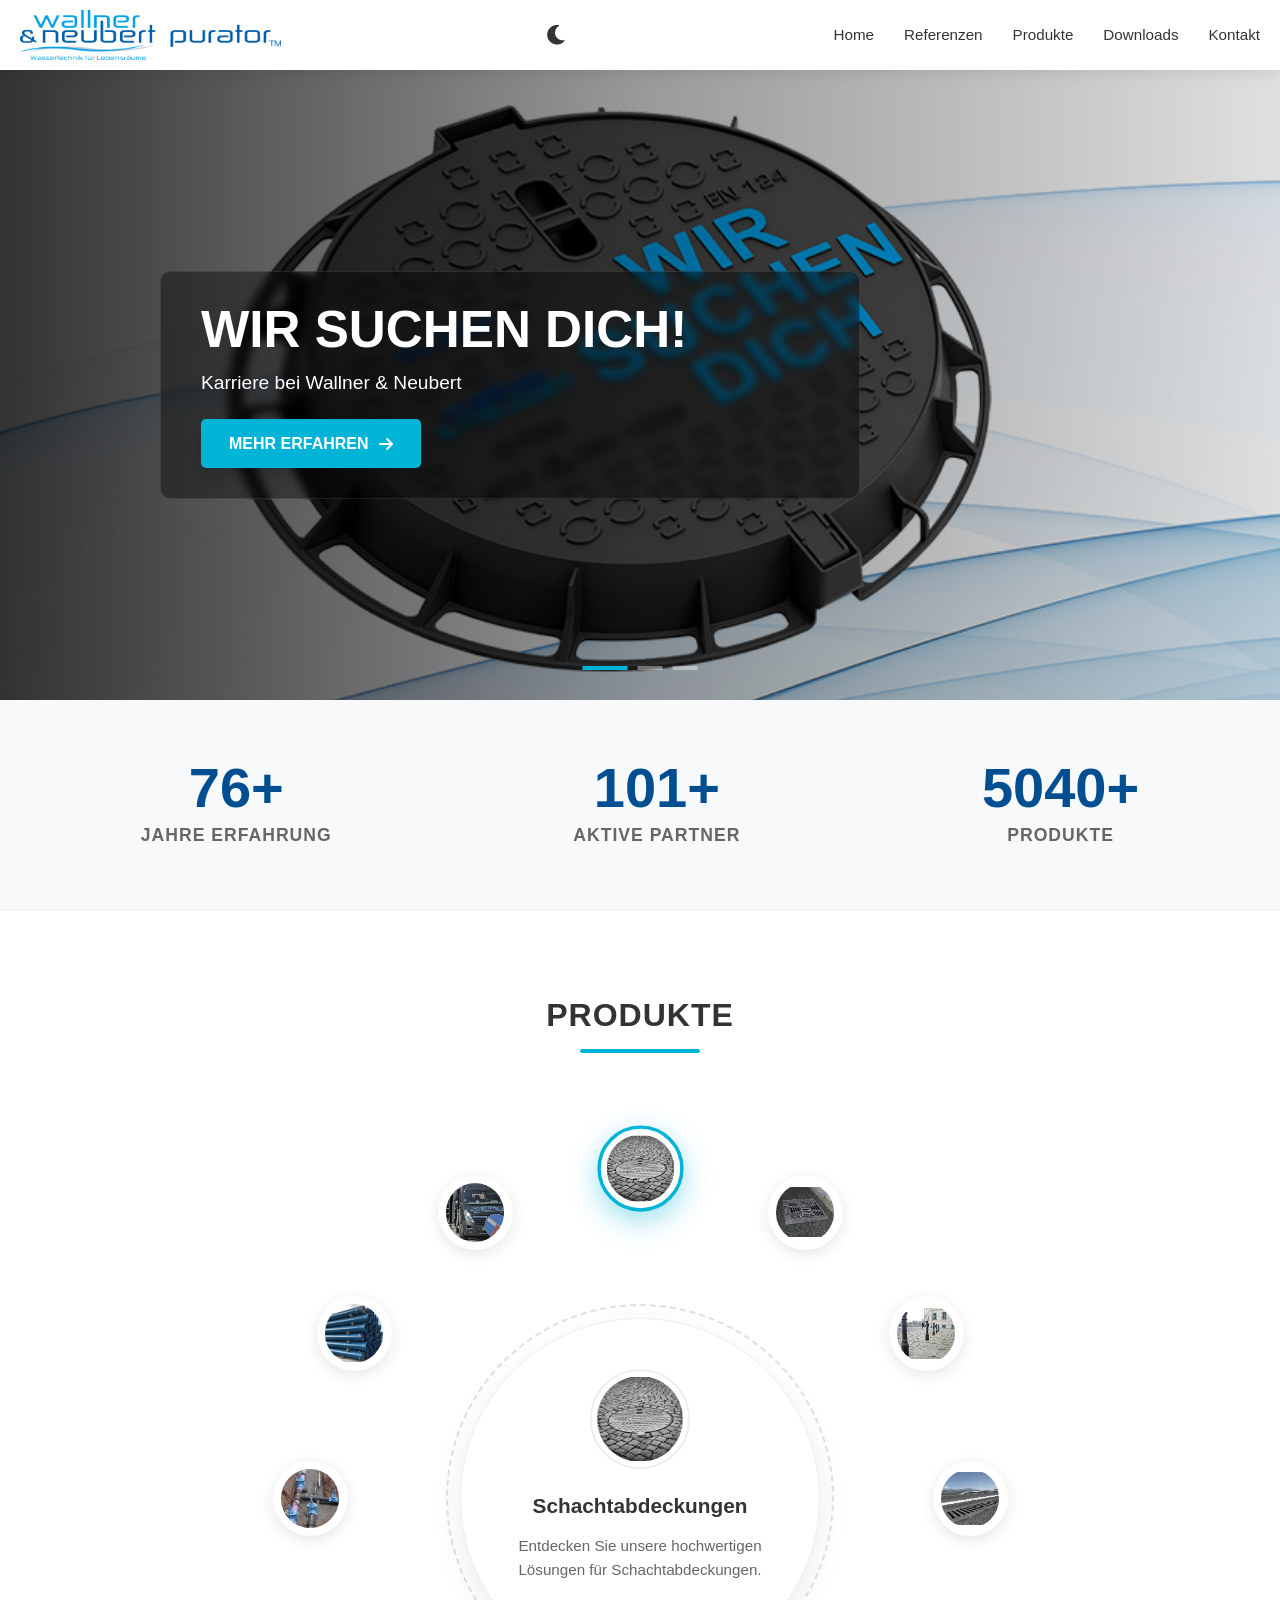
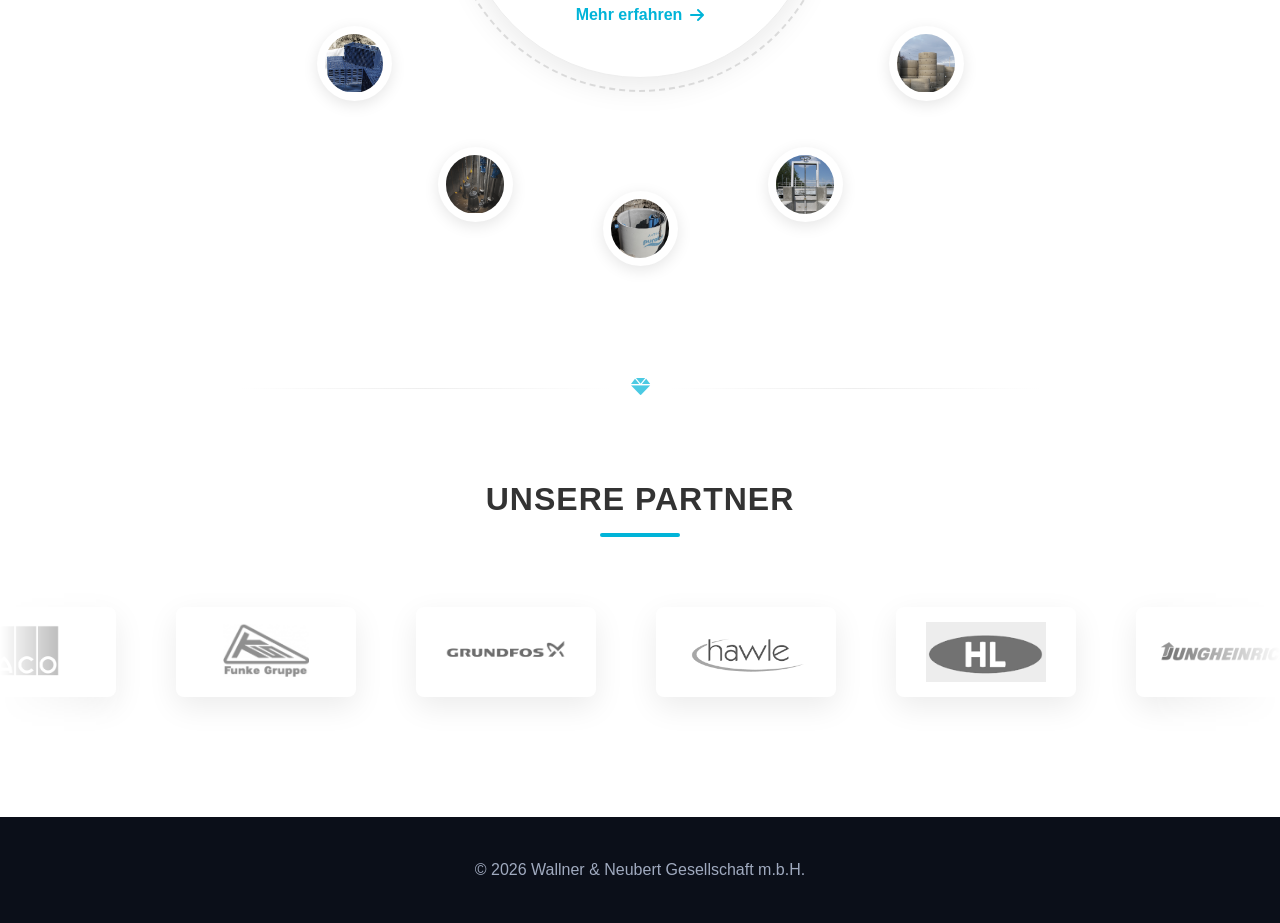
==== commit 8eb9ee64: "Add files via upload" ====
--- a/index.html
+++ b/index.html
@@ -125,23 +125,37 @@
                 <div class="radial-item" data-img="img/product/kicsi2.jpg" data-title="Einlaufgitter und Abläufe" data-desc="Effiziente Wasserableitung mit unseren langlebigen Einlaufgittern." data-link="#">
                     <img src="img/product/kicsi2.jpg" alt="Icon 2">
                 </div>
-                <div class="radial-item" data-img="img/product/kicsi3.jpg" data-title="Kommunalguss" data-desc="Robuste Gussprodukte für die städtische Infrastruktur." data-link="#">
+                <div class="radial-item" data-img="img/product/kicsi3.jpg" data-title="Kommunalguss, historische Gussprodukte" data-desc="Robuste Gussprodukte für die städtische Infrastruktur." data-link="#">
                     <img src="img/product/kicsi3.jpg" alt="Icon 3">
                 </div>
-                <div class="radial-item" data-img="img/product/kicsi4.jpg" data-title="Linienentwässerung" data-desc="Professionelle Rinnensysteme für sichere Entwässerung." data-link="#">
+                <div class="radial-item" data-img="img/product/kicsi4.jpg" data-title="Linienentwässerung, Rinne" data-desc="Professionelle Rinnensysteme für sichere Entwässerung." data-link="#">
                     <img src="img/product/kicsi4.jpg" alt="Icon 4">
                 </div>
-                <div class="radial-item" data-img="img/product/kicsi5.jpg" data-title="Schachtsysteme" data-desc="Betonfertigteile von höchster Qualität für Ihr Projekt." data-link="#">
+                <div class="radial-item" data-img="img/product/kicsi5.jpg" data-title="Schachtsysteme, Betonfertigteile" data-desc="Betonfertigteile von höchster Qualität für Ihr Projekt." data-link="#">
                     <img src="img/product/kicsi5.jpg" alt="Icon 5">
                 </div>
-                <div class="radial-item" data-img="img/product/kicsi6.jpg" data-title="Rückstauverschlüsse" data-desc="Zuverlässiger Schutz vor Rückstau im Abwassersystem." data-link="#">
+                <div class="radial-item" data-img="img/product/kicsi6.jpg" data-title="Rückstauverschlüsse, Abwasserschieber" data-desc="Zuverlässiger Schutz vor Rückstau im Abwassersystem." data-link="#">
                     <img src="img/product/kicsi6.jpg" alt="Icon 6">
                 </div>
-                <div class="radial-item" data-img="img/product/kicsi6.jpg" data-title="Abwassertechnik" data-desc="Innovative Lösungen für die moderne Abwasserbehandlung." data-link="#">
-                    <img src="img/product/kicsi6.jpg" alt="Icon 7">
-                </div>
-                <div class="radial-item" data-img="img/product/kicsi6.jpg" data-title="Pumpentechnik" data-desc="Leistungsstarke Pumpen für unterschiedlichste Anforderungen." data-link="#">
-                    <img src="img/product/kicsi6.jpg" alt="Icon 8">
+                <div class="radial-item" data-img="img/product/abwasser.jpg" data-title="Abwassertechnik" data-desc="Innovative Lösungen für die moderne Abwasserbehandlung." data-link="#">
+                    <img src="img/product/abwasser.jpg" alt="Icon 7">
+                </div>
+                <div class="radial-item" data-img="img/product/pumpent.jpg" data-title="Pumpentechnik" data-desc="Leistungsstarke Pumpen für unterschiedlichste Anforderungen." data-link="#">
+                    <img src="img/product/pumpent.jpg" alt="Icon 8">
+                </div>
+
+                
+                <div class="radial-item" data-img="img/product/regenw.jpg" data-title="Regenwassertechnik, Versickerung, Retention" data-desc="Leistungsstarke Pumpen für unterschiedlichste Anforderungen." data-link="#">
+                    <img src="img/product/regenw.jpg" alt="Icon 8">
+                </div>
+                <div class="radial-item" data-img="img/product/wasserv.jpg" data-title="Wasserversorgung" data-desc="Leistungsstarke Pumpen für unterschiedlichste Anforderungen." data-link="#">
+                    <img src="img/product/wasserv.jpg" alt="Icon 8">
+                </div>
+                <div class="radial-item" data-img="img/product/rohre.jpg" data-title="Rohre" data-desc="Leistungsstarke Pumpen für unterschiedlichste Anforderungen." data-link="#">
+                    <img src="img/product/rohre.jpg" alt="Icon 8">
+                </div>
+                <div class="radial-item" data-img="img/product/service.jpg" data-title="Service, Reparatur und Sonderbau" data-desc="Leistungsstarke Pumpen für unterschiedlichste Anforderungen." data-link="#">
+                    <img src="img/product/service.jpg" alt="Icon 8">
                 </div>
             </div>
         </div>
@@ -161,14 +175,17 @@
         
         <div class="partner-carousel-container" id="partnerCarousel">
             <div class="partner-track" id="partnerTrack">
-                <div class="partner-slide"><img src="partner/p1.png" alt="Partner 1"></div>
-                <div class="partner-slide"><img src="partner/p1.png" alt="Partner 2"></div>
-                <div class="partner-slide"><img src="partner/p1.png" alt="Partner 3"></div>
-                <div class="partner-slide"><img src="partner/p1.png" alt="Partner 4"></div>
-                <div class="partner-slide"><img src="partner/p1.png" alt="Partner 5"></div>
-                <div class="partner-slide"><img src="partner/p1.png" alt="Partner 6"></div>
-                <div class="partner-slide"><img src="partner/p1.png" alt="Partner 7"></div>
-                <div class="partner-slide"><img src="partner/p1.png" alt="Partner 8"></div>
+                <div class="partner-slide"><img src="partner/aco.png" alt="Partner 1"></div>
+                <div class="partner-slide"><img src="partner/funke.gif" alt="Partner 2"></div>
+                <div class="partner-slide"><img src="partner/gf.png" alt="Partner 3"></div>
+                <div class="partner-slide"><img src="partner/hawle.png" alt="Partner 4"></div>
+                <div class="partner-slide"><img src="partner/hl.png" alt="Partner 5"></div>
+                <div class="partner-slide"><img src="partner/jh.png" alt="Partner 6"></div>
+                <div class="partner-slide"><img src="partner/kessel.jpg" alt="Partner 7"></div>
+                <div class="partner-slide"><img src="partner/mg.jpg" alt="Partner 8"></div>
+                <div class="partner-slide"><img src="partner/od.png" alt="Partner 9"></div>
+                <div class="partner-slide"><img src="partner/pl.png" alt="Partner 10"></div>
+                <div class="partner-slide"><img src="partner/wilo.png" alt="Partner 11"></div>
             </div>
         </div>
     </section>
